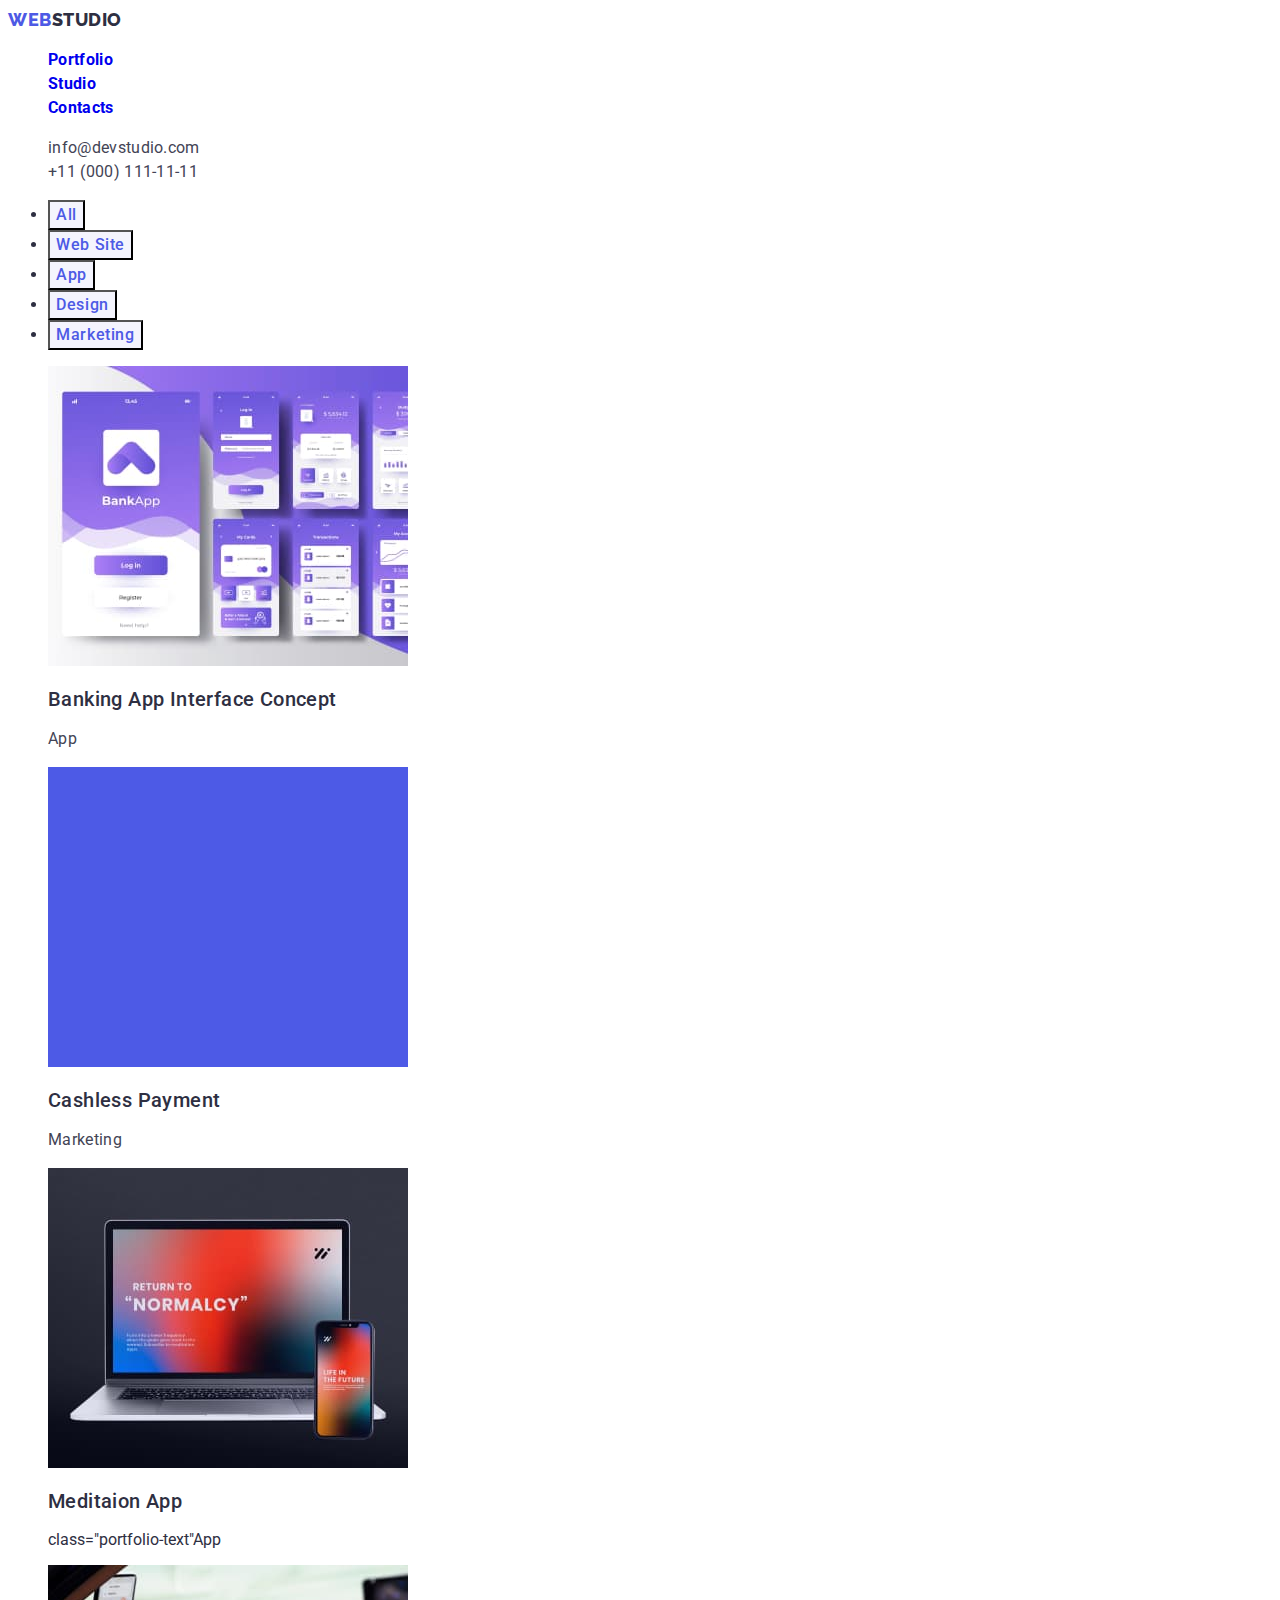
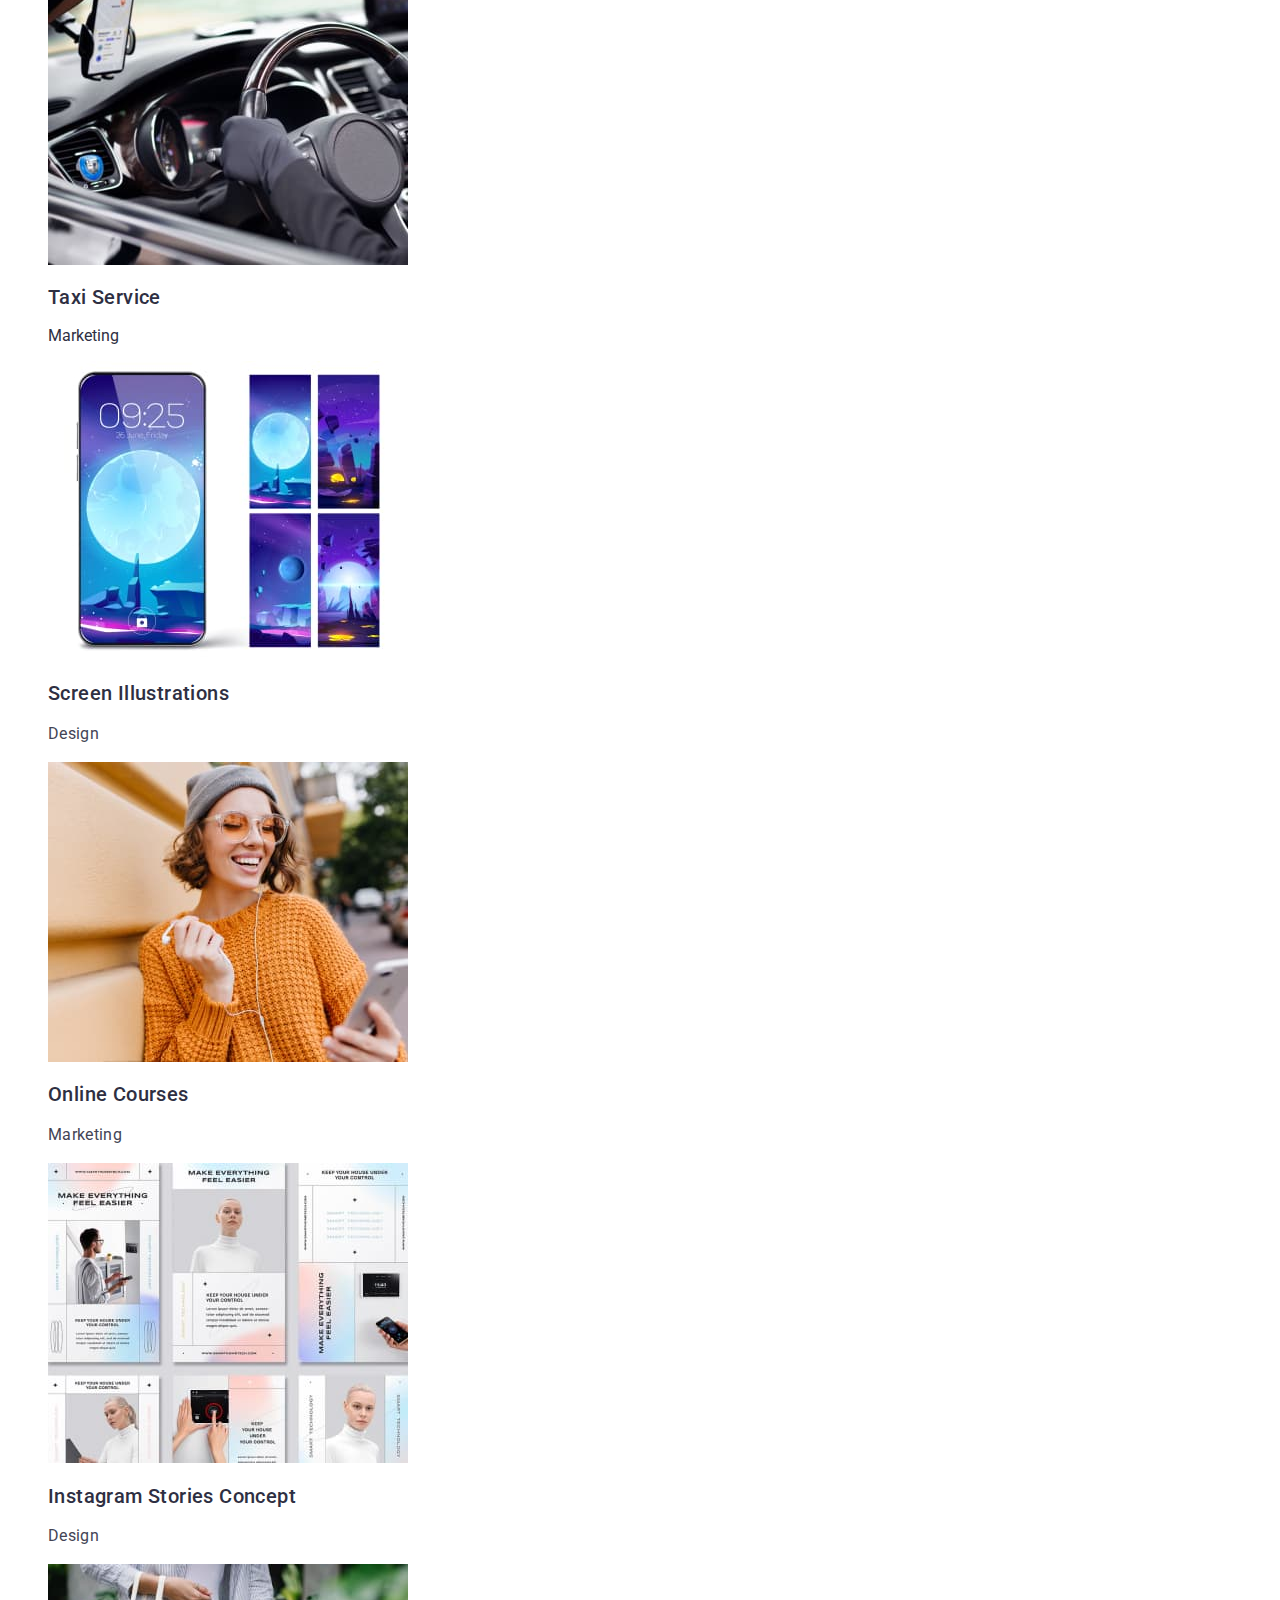
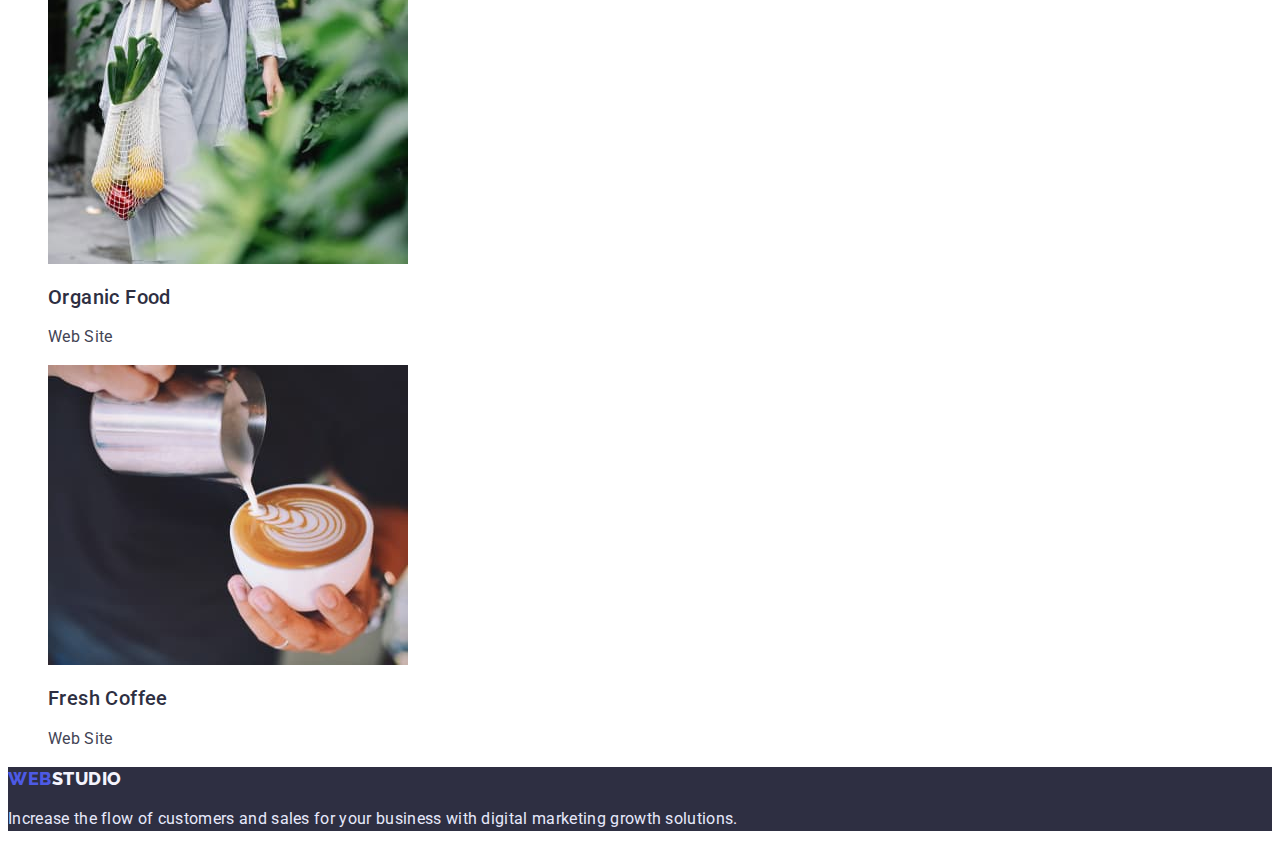
==== portfolio.html @ 88e980f4 "Initial commit" ====
<!DOCTYPE html>
<html lang="en">
  <head>
    <meta charset="UTF-8" />
    <meta http-equiv="X-UA-Compatible" content="IE=edge" />
    <meta name="viewport" content="width=device-width, initial-scale=1.0" />
    <title>WebStudio</title>
    <link rel="preconnect" href="https://fonts.googleapis.com" />
    <link rel="preconnect" href="https://fonts.gstatic.com" crossorigin />
    <link
      href="https://fonts.googleapis.com/css2?family=Raleway:wght@700;900&family=Roboto:wght@400;500;700&display=swap"
      rel="stylesheet"
    />

    <link rel="stylesheet" href="./css/styles.css" />
  </head>

  <body>
    <header class="header">
      <nav class="nav">
        <a href="./index.html" class="logo list link"
          >WEB<span class="nav-logo list link">STUDIO</span></a
        >
        <ul class="nav-list list">
          <li class="nav-item">
            <a href="#" class="nav-link link">Portfolio</a>
          </li>
          <li class="nav-item list">
            <a href="#" class="nav-link link">Studio</a>
          </li>
          <li class="nav-item list">
            <a href="#" class="nav-link link">Contacts</a>
          </li>
        </ul>
      </nav>

      <ul class="header-list list link">
        <li class="header-email">
          <a
            href="mailto:info@devstudio.com"
            class="header-link-email link list"
            >info@devstudio.com</a
          >
        </li>
        <li class="header-tel">
          <a href="tel:+110001111111" class="header-link-tel link list"
            >+11 (000) 111-11-11</a
          >
        </li>
      </ul>
    </header>

    <main class="portfolio">
      <h1 class="secret-name">Portfolio</h1>
      <ul>
        <li>
          <button type="button" class="portfolio-btn">All</button>
        </li>
        <li><button type="button" class="portfolio-btn">Web Site</button></li>
        <li><button type="button" class="portfolio-btn">App</button></li>
        <li><button type="button" class="portfolio-btn">Design</button></li>
        <li><button type="button" class="portfolio-btn">Marketing</button></li>
        </ul>

      <ul class="portfolio-list list">
        <li class="portfolio-item">
          <img
            src="./img/imgpage2/img-1.jpg"
            alt="Banking App Interface Concept"
            width="360"
            height="300"
          />
          <h2 class="portfolio-title">Banking App Interface Concept</h2>
          <p class="portfolio-text">App</p>
        </li>
        <li class="portfolio-item">
          <img
            src="./img/imgpage2/img-2.jpg"
            alt="Cashless Payment"
            width="360"
            height="300"
          />
          <h2 class="portfolio-title">Cashless Payment</h2>
          <p class="portfolio-text">Marketing</p>
        </li>
        <li>
          <img
            src="./img/imgpage2/img-3.jpg"
            alt="Meditaion App"
            width="360"
            height="300"
          />
          <h2 class="portfolio-title">Meditaion App</h2>
          <p>class="portfolio-text"App</p>
        </li>
        <li class="portfolio-item">
          <img
            src="./img/imgpage2/img-4.jpg"
            alt="Taxi Service"
            width="360"
            height="300"
          />
          <h2 class="portfolio-title">Taxi Service</h2>
          <p>Marketing</p>
        </li>
        <li class="portfolio-item">
          <img
            src="./img/imgpage2/img-5.jpg"
            alt="Screen Illustrations"
            width="360"
            height="300"
          />
          <h2 class="portfolio-title">Screen Illustrations</h2>
          <p class="portfolio-text">Design</p>
        </li>
        <li class="portfolio-item">
          <img
            src="./img/imgpage2/img-6.jpg"
            alt="Online Courses"
            width="360"
            height="300"
          />
          <h2 class="portfolio-title">Online Courses</h2>
          <p class="portfolio-text">Marketing</p>
        </li>
        <li class="portfolio-item">
          <img
            src="./img/imgpage2/img-7.jpg"
            alt="Instagram Stories Concept"
            width="360"
            height="300"
          />
          <h2 class="portfolio-title">Instagram Stories Concept</h2>
          <p class="portfolio-text">Design</p>
        </li>
        <li class="portfolio-item">
          <img
            src="./img/imgpage2/img-8.jpg"
            alt="Organic Food"
            width="360"
            height="300"
          />
          <h2 class="portfolio-title">Organic Food</h2>
          <p class="portfolio-text">Web Site</p>
        </li>

        <li class="portfolio-item">
          <img
            src="./img/imgpage2/img-9.jpg"
            alt="Fresh Coffee"
            width="360"
            height="300"
          />
          <h2 class="portfolio-title">Fresh Coffee</h2>
          <p class="portfolio-text">Web Site</p>
        </li>
      </ul>
    </main>

    <footer class="footer">
      <a href="./index.html" class="logo list link"
        >WEB<span class="footer-logo list link">STUDIO</span></a
      >
      <p class="footer-article">
        Increase the flow of customers and sales for your business with digital
        marketing growth solutions.
      </p>
    </footer>
  </body>
</html>
---- css/styles.css ----
body {
  font-family: 'Roboto';
  color: #2e2f42;
}

.list {
  list-style: none;
}

.link {
  text-decoration: none;
}
/* --------HEADER-------- */
.header {
}

.nav:hover,
.nav:focus {
  color: #404bbf;
}
.logo {
  font-family: 'Raleway';
  font-style: normal;
  font-weight: 800;
  font-size: 18px;
  line-height: 1.33;
  display: flex;
  align-items: center;
  letter-spacing: 0.03em;
  text-transform: uppercase;
  color: #4d5ae5;
}
.nav-logo {
  font-family: 'Raleway';
  font-style: normal;
  font-weight: 800;
  font-size: 18px;
  line-height: 1.33;
  display: flex;
  align-items: center;
  letter-spacing: 0.03em;
  text-transform: uppercase;
  color: #2e2f42;
}
.nav-list {
  font-weight: 700;
  font-size: 16px;
  line-height: 1.5;
  letter-spacing: 0.02em;
  color: #2e2f42;
}
.nav-item {
}

.header-email {
}
.header-link-email {
  font-weight: 400;
  font-size: 16px;
  line-height: 1.5;
  letter-spacing: 0.02em;
  color: #434455;
}
.header-tel {
}
.header-link-tel {
  font-weight: 400;
  font-size: 16px;
  line-height: 1.5;
  letter-spacing: 0.02em;
  color: #434455;
}
.nav-list :hover,
.nav-list :focus {
  color: #404bbf;
}

.header-list :hover,
.header-list :focus {
  color: #404bbf;
}

/* --------HERO-------- */
.hero {
  /* width: 1440px;
  height: 603px;
  left: 0px;
  top: 72px; */
  background: #2e2f42;
}
.hero-title {
  /* position: absolute;
  width: 492px;
  height: 120px;
  left: 474px;
  top: 264px; */

  font-weight: 700;
  font-size: 56px;
  line-height: 1.07;
  text-align: center;
  letter-spacing: 0.02em;
  color: #ffffff;
}
.hero-btn {
  font-weight: 700;
  font-size: 16px;
  line-height: 1.187;
  display: flex;
  align-items: center;
  letter-spacing: 0.04em;
  color: #ffffff;
  cursor: pointer;

  /* display: flex;
  flex-direction: row;
  align-items: flex-start;
  padding: 16px 32px;
  gap: 10px; */

  /* position: absolute;
  width: 170px;
  height: 51px;
  left: 635px;
  top: 432px; */
  background: #4d5ae5;
  box-shadow: 0px 4px 4px rgba(0, 0, 0, 0.15);
  border-radius: 4px;
}
.hero-btn :hover,
.hero-btn :focus {
  background: #404bbf;
}
/* --------SECTION-------- */
.secret-name {
  position: absolute;
  width: 1px;
  height: 1px;
  margin: -1px;
  padding: 0;
  overflow: hidden;
  border: 0;
  clip: rect(0 0 0 0);
}
.section {
}

.section-list {
}
.section-item {
}
.title {
  font-weight: 500;
  font-size: 20px;
  line-height: 1.2;
  letter-spacing: 0.02em;
  color: #2e2f42;
}
.section-article {
  font-weight: 400;
  font-size: 16px;
  line-height: 1.5;
  letter-spacing: 0.02em;
  color: #434455;
}

/* ------What are we doing----- */
.section-title {
  font-weight: 600;
  font-size: 36px;
  line-height: 1.11;
  text-align: center;
  letter-spacing: 0.02em;
  text-transform: capitalize;
  color: #2e2f42;
}
.work-list {
}
.work-item {
}
.work-img {
}

/* ----- Our Team---- */
.section-team {
  background: #f4f4fd;
}
.team-list {
}
.team-item {
}
.team-img {
}
.team-text {
  font-weight: 400;
  font-size: 16px;
  line-height: 1.5;
  letter-spacing: 0.02em;
  color: #434455;
}

/* -------FOOTER-------- */
.footer {
  background: #2e2f42;
}
.footer-logo {
  font-family: 'Raleway';
  font-style: normal;
  font-weight: 800;
  font-size: 18px;
  line-height: 21px;
  display: flex;
  align-items: center;
  letter-spacing: 0.03em;
  text-transform: uppercase;
  color: #f4f4fd;
}
.footer-article {
  font-weight: 400;
  font-size: 16px;
  line-height: 1.5;
  letter-spacing: 0.02em;
  color: #e7e9fc;
}

.nav-list :hover,
.nav-list :focus {
  color: #404bbf;
}

.header-list :hover,
.header-list :focus {
  color: #404bbf;
}

/* ------ PORTFOLIO------- */
.portfolio {
}
.portfolio-btn {
  font-family: 'Roboto';
  font-style: normal;
  font-weight: 500;
  font-size: 16px;
  line-height: 1.5;
  display: flex;
  align-items: center;
  text-align: center;
  letter-spacing: 0.04em;
  color: #4d5ae5;
  background: #f4f4fd;
  cursor: pointer;
}

.portfolio-btn :hover,
.portfolio-btn :focus {
  color: #ffffff;
  background: #404bbf;
}
.portfolio-list {
}
.portfolio-item {
}
.portfolio-title {
  font-weight: 500;
  font-size: 20px;
  line-height: 1.2;
  letter-spacing: 0.02em;
  color: #2e2f42;
}
.portfolio-text {
  font-weight: 400;
  font-size: 16px;
  line-height: 1.5;
  letter-spacing: 0.02em;
  color: #434455;
}
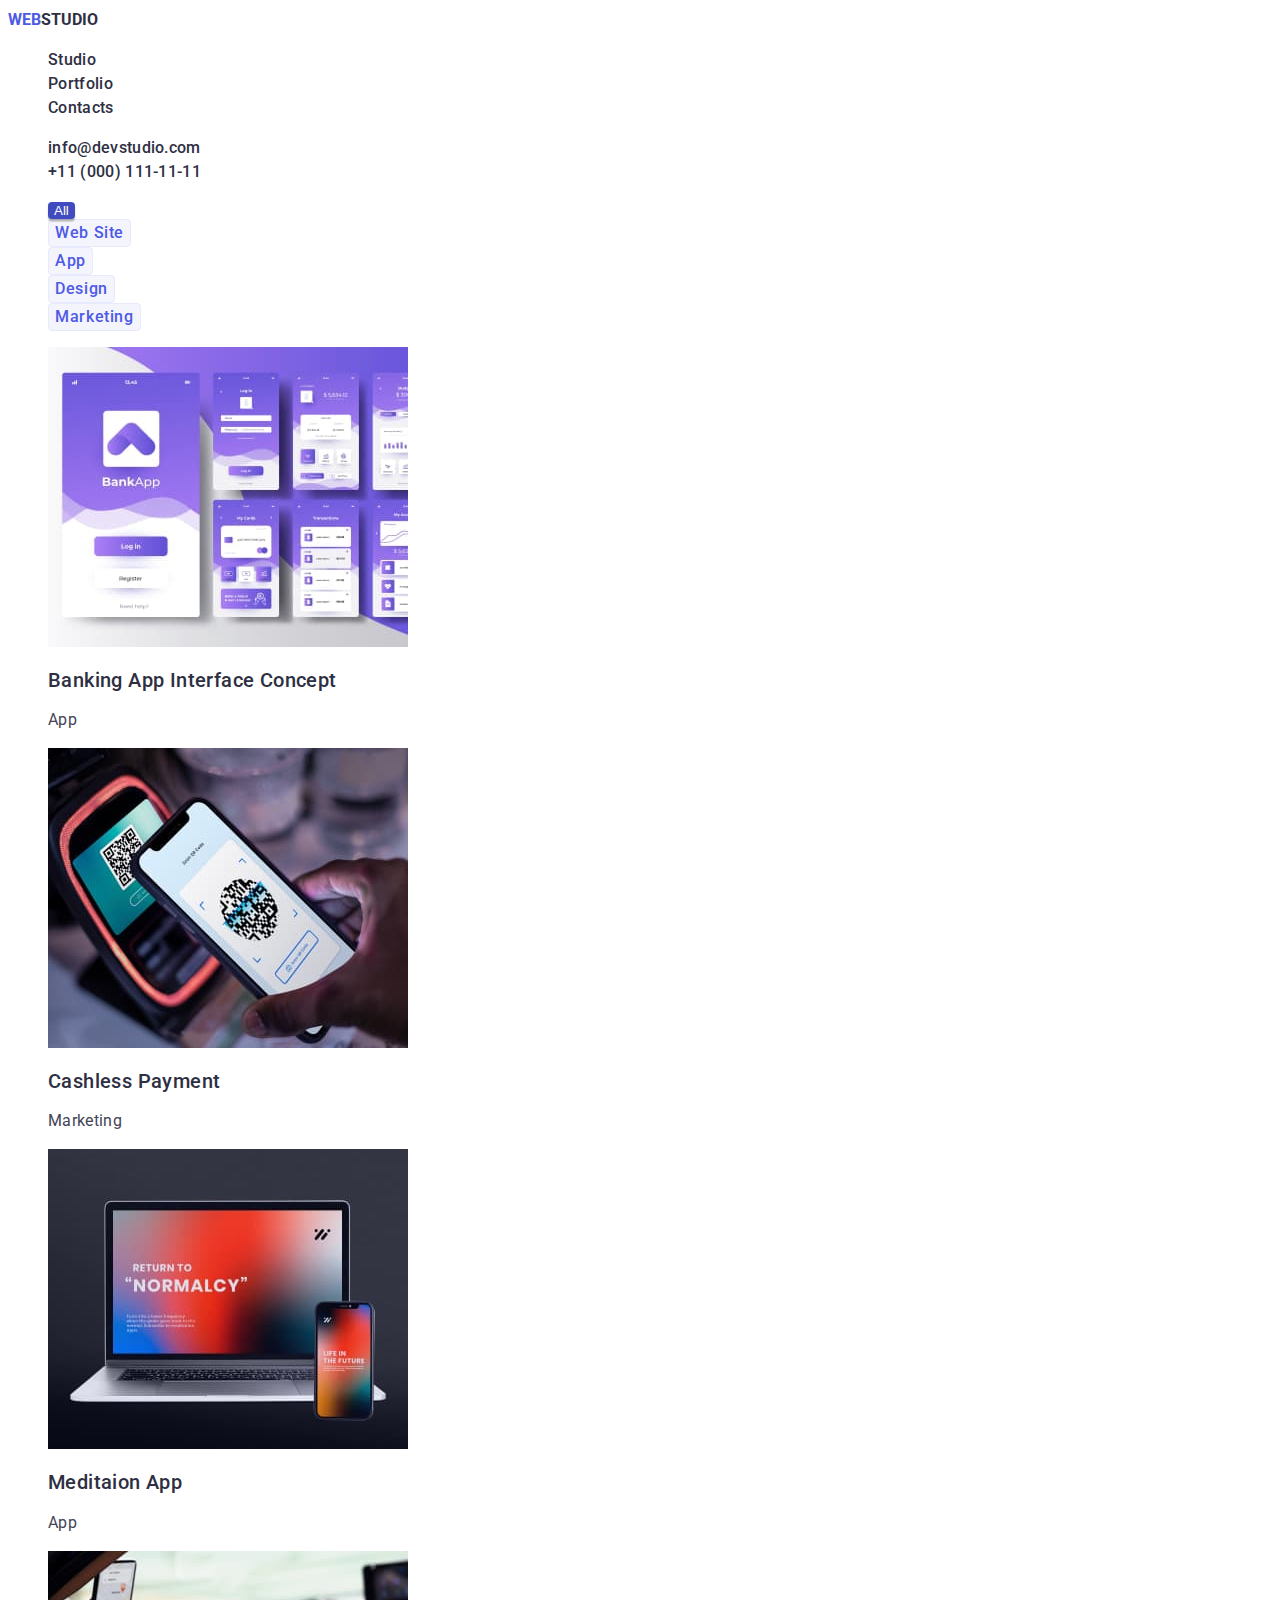
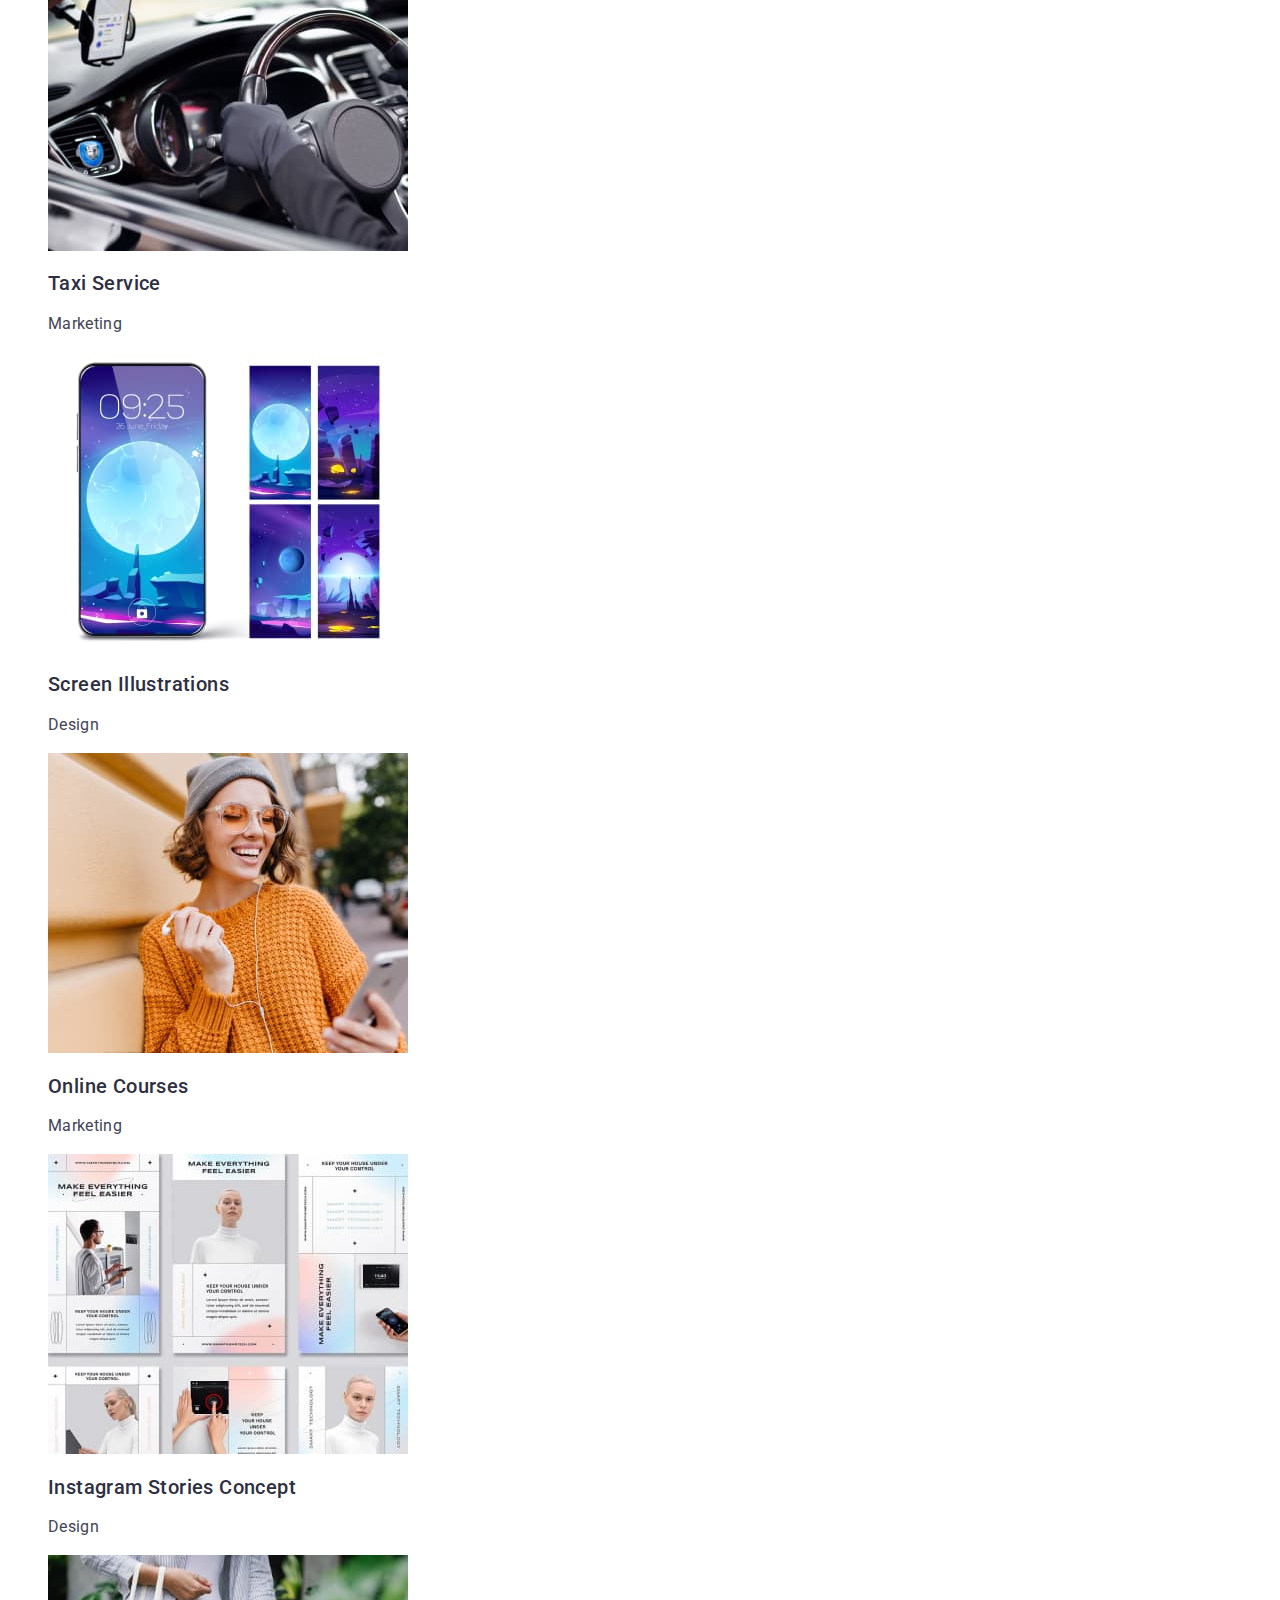
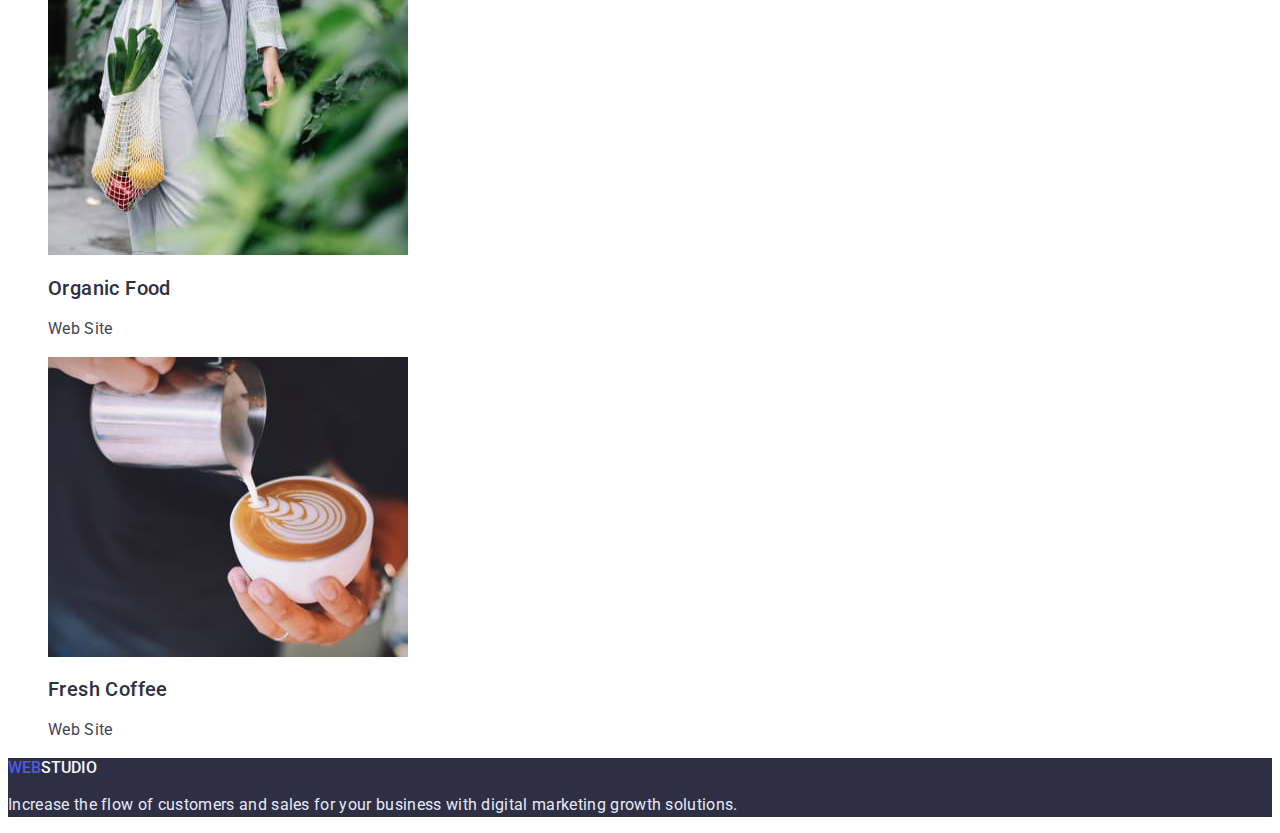
==== commit 0f8d7622: "Updated .html" ====
--- a/portfolio.html
+++ b/portfolio.html
@@ -4,11 +4,11 @@
     <meta charset="UTF-8" />
     <meta http-equiv="X-UA-Compatible" content="IE=edge" />
     <meta name="viewport" content="width=device-width, initial-scale=1.0" />
-    <title>WebStudio</title>
+    <title>Portfolio</title>
     <link rel="preconnect" href="https://fonts.googleapis.com" />
     <link rel="preconnect" href="https://fonts.gstatic.com" crossorigin />
     <link
-      href="https://fonts.googleapis.com/css2?family=Raleway:wght@700;900&family=Roboto:wght@400;500;700&display=swap"
+      href="https://fonts.googleapis.com/css2?family=Raleway:wght@800&family=Roboto:wght@400;500;700&display=swap"
       rel="stylesheet"
     />
 
@@ -23,10 +23,10 @@
         >
         <ul class="nav-list list">
           <li class="nav-item">
-            <a href="#" class="nav-link link">Portfolio</a>
+            <a href="./index.html" class="nav-link link current">Studio</a>
           </li>
           <li class="nav-item list">
-            <a href="#" class="nav-link link">Studio</a>
+            <a href="./portfolio.html" class="nav-link link">Portfolio</a>
           </li>
           <li class="nav-item list">
             <a href="#" class="nav-link link">Contacts</a>
@@ -51,110 +51,145 @@
     </header>
 
     <main class="portfolio">
-      <h1 class="secret-name">Portfolio</h1>
-      <ul>
-        <li>
-          <button type="button" class="portfolio-btn">All</button>
-        </li>
-        <li><button type="button" class="portfolio-btn">Web Site</button></li>
-        <li><button type="button" class="portfolio-btn">App</button></li>
-        <li><button type="button" class="portfolio-btn">Design</button></li>
-        <li><button type="button" class="portfolio-btn">Marketing</button></li>
+      <section class="section-portfolio">
+        <h1 class="secret-name">Portfolio</h1>
+        <ul class="list-btn list">
+          <li class="item-btn">
+            <button type="button" class="active">All</button>
+          </li>
+          <li class="item-btn">
+            <button type="button" class="portfolio-btn">Web Site</button>
+          </li>
+          <li class="item-btn">
+            <button type="button" class="portfolio-btn">App</button>
+          </li>
+          <li class="item-btn">
+            <button type="button" class="portfolio-btn">Design</button>
+          </li>
+          <li class="item-btn">
+            <button type="button" class="portfolio-btn">Marketing</button>
+          </li>
         </ul>
 
-      <ul class="portfolio-list list">
-        <li class="portfolio-item">
-          <img
-            src="./img/imgpage2/img-1.jpg"
-            alt="Banking App Interface Concept"
-            width="360"
-            height="300"
-          />
-          <h2 class="portfolio-title">Banking App Interface Concept</h2>
-          <p class="portfolio-text">App</p>
-        </li>
-        <li class="portfolio-item">
-          <img
-            src="./img/imgpage2/img-2.jpg"
-            alt="Cashless Payment"
-            width="360"
-            height="300"
-          />
-          <h2 class="portfolio-title">Cashless Payment</h2>
-          <p class="portfolio-text">Marketing</p>
-        </li>
-        <li>
-          <img
-            src="./img/imgpage2/img-3.jpg"
-            alt="Meditaion App"
-            width="360"
-            height="300"
-          />
-          <h2 class="portfolio-title">Meditaion App</h2>
-          <p>class="portfolio-text"App</p>
-        </li>
-        <li class="portfolio-item">
-          <img
-            src="./img/imgpage2/img-4.jpg"
-            alt="Taxi Service"
-            width="360"
-            height="300"
-          />
-          <h2 class="portfolio-title">Taxi Service</h2>
-          <p>Marketing</p>
-        </li>
-        <li class="portfolio-item">
-          <img
-            src="./img/imgpage2/img-5.jpg"
-            alt="Screen Illustrations"
-            width="360"
-            height="300"
-          />
-          <h2 class="portfolio-title">Screen Illustrations</h2>
-          <p class="portfolio-text">Design</p>
-        </li>
-        <li class="portfolio-item">
-          <img
-            src="./img/imgpage2/img-6.jpg"
-            alt="Online Courses"
-            width="360"
-            height="300"
-          />
-          <h2 class="portfolio-title">Online Courses</h2>
-          <p class="portfolio-text">Marketing</p>
-        </li>
-        <li class="portfolio-item">
-          <img
-            src="./img/imgpage2/img-7.jpg"
-            alt="Instagram Stories Concept"
-            width="360"
-            height="300"
-          />
-          <h2 class="portfolio-title">Instagram Stories Concept</h2>
-          <p class="portfolio-text">Design</p>
-        </li>
-        <li class="portfolio-item">
-          <img
-            src="./img/imgpage2/img-8.jpg"
-            alt="Organic Food"
-            width="360"
-            height="300"
-          />
-          <h2 class="portfolio-title">Organic Food</h2>
-          <p class="portfolio-text">Web Site</p>
-        </li>
-
-        <li class="portfolio-item">
-          <img
-            src="./img/imgpage2/img-9.jpg"
-            alt="Fresh Coffee"
-            width="360"
-            height="300"
-          />
-          <h2 class="portfolio-title">Fresh Coffee</h2>
-          <p class="portfolio-text">Web Site</p>
-        </li>
-      </ul>
+        <ul class="portfolio-list list">
+          <li class="portfolio-item">
+            <a href="#" class="portfolio-link link">
+              <img
+                src="./img/imgpage2/img-1.jpg"
+                alt="Banking App Interface Concept"
+                width="360"
+                height="300"
+              />
+              <h2 class="portfolio-title">Banking App Interface Concept</h2>
+              <p class="text">App</p>
+            </a>
+          </li>
+
+          <li class="portfolio-item">
+            <a href="#" class="portfolio-link link">
+              <img
+                src="./img/imgpage2/img-2.jpg"
+                alt="Cashless Payment"
+                width="360"
+                height="300"
+              />
+              <h2 class="portfolio-title">Cashless Payment</h2>
+              <p class="text">Marketing</p>
+            </a>
+          </li>
+
+          <li>
+            <a href="#" class="portfolio-link link">
+              <img
+                src="./img/imgpage2/img-3.jpg"
+                alt="Meditaion App"
+                width="360"
+                height="300"
+              />
+              <h2 class="portfolio-title">Meditaion App</h2>
+              <p class="text">App</p>
+            </a>
+          </li>
+
+          <li class="portfolio-item">
+            <a href="#" class="portfolio-link link">
+              <img
+                src="./img/imgpage2/img-4.jpg"
+                alt="Taxi Service"
+                width="360"
+                height="300"
+              />
+              <h2 class="portfolio-title">Taxi Service</h2>
+              <p class="text">Marketing</p>
+            </a>
+          </li>
+
+          <li class="portfolio-item">
+            <a href="#" class="portfolio-link link">
+              <img
+                src="./img/imgpage2/img-5.jpg"
+                alt="Screen Illustrations"
+                width="360"
+                height="300"
+              />
+              <h2 class="portfolio-title">Screen Illustrations</h2>
+              <p class="text">Design</p>
+            </a>
+          </li>
+
+          <li class="portfolio-item">
+            <a href="#" class="portfolil-link link">
+              <img
+                src="./img/imgpage2/img-6.jpg"
+                alt="Online Courses"
+                width="360"
+                height="300"
+              />
+              <h2 class="portfolio-title">Online Courses</h2>
+              <p class="text">Marketing</p>
+            </a>
+          </li>
+
+          <li class="portfolio-item">
+            <a href="#" class="portfolil-link link">
+              <img
+                src="./img/imgpage2/img-7.jpg"
+                alt="Instagram Stories Concept"
+                width="360"
+                height="300"
+              />
+              <h2 class="portfolio-title">Instagram Stories Concept</h2>
+              <p class="text">Design</p>
+            </a>
+          </li>
+
+          <li class="portfolio-item">
+            <a href="#" class="portfolil-link link">
+              <img
+                src="./img/imgpage2/img-8.jpg"
+                alt="Organic Food"
+                width="360"
+                height="300"
+              />
+              <h2 class="portfolio-title">Organic Food</h2>
+              <p class="text">Web Site</p>
+            </a>
+          </li>
+
+          <li class="portfolio-item">
+            <a href="#" class="portfolil-link link">
+              <img
+                src="./img/imgpage2/img-9.jpg"
+                alt="Fresh Coffee"
+                width="360"
+                height="300"
+              />
+              <h2 class="portfolio-title">Fresh Coffee</h2>
+              <p class="text">Web Site</p>
+            </a>
+          </li>
+        </ul>
+      </section>
     </main>
 
     <footer class="footer">
--- a/css/styles.css
+++ b/css/styles.css
@@ -1,137 +1,189 @@
+/* second background
+background: #E5E5E5; */
+
+:root {
+  --main-color: #2e2f42;
+  --text-color: #434455;
+  --wight-color: #ffffff;
+  --hover-color: #404bbf;
+  --accent-text-color: #4d5ae5;
+  --active-btn-bcg-color: #404bbf;
+  --normal-btn-bcg-color: #4d5ae5;
+  --portfolio-btn-bcg-color: #f4f4fd;
+}
+
 body {
-  font-family: 'Roboto';
-  color: #2e2f42;
+  font-family: 'Roboto', sans-serif;
+  font-style: normal;
+  font-weight: 500;
+  color: var(--main-color);
+  background-color: var(--wight-color);
 }
 
 .list {
   list-style: none;
 }
-
 .link {
   text-decoration: none;
 }
-/* --------HEADER-------- */
+
+/* ------HeHEADER------ */
 .header {
-}
-
-.nav:hover,
-.nav:focus {
-  color: #404bbf;
+  font-weight: 700;
+  font-size: 16px;
+  line-height: 1.5;
+  color: var(--main-color);
+}
+.nav-list .nav-link:hover,
+.nav-list .nav-link:focus {
+  color: var(--accent-text-color);
 }
 .logo {
-  font-family: 'Raleway';
-  font-style: normal;
-  font-weight: 800;
-  font-size: 18px;
-  line-height: 1.33;
-  display: flex;
-  align-items: center;
-  letter-spacing: 0.03em;
-  text-transform: uppercase;
-  color: #4d5ae5;
+  color: var(--accent-text-color);
 }
 .nav-logo {
-  font-family: 'Raleway';
-  font-style: normal;
-  font-weight: 800;
-  font-size: 18px;
-  line-height: 1.33;
-  display: flex;
-  align-items: center;
-  letter-spacing: 0.03em;
-  text-transform: uppercase;
-  color: #2e2f42;
-}
-.nav-list {
-  font-weight: 700;
-  font-size: 16px;
-  line-height: 1.5;
-  letter-spacing: 0.02em;
-  color: #2e2f42;
-}
-.nav-item {
-}
-
-.header-email {
-}
+  color: var(--main-color);
+}
+
+.nav-link {
+  font-weight: 500;
+  font-size: 16px;
+  line-height: 1.5;
+  letter-spacing: 0.02em;
+  color: var(--main-color);
+}
+.header-list {
+  color: var(--main-color);
+}
+
 .header-link-email {
-  font-weight: 400;
-  font-size: 16px;
-  line-height: 1.5;
-  letter-spacing: 0.02em;
-  color: #434455;
-}
-.header-tel {
-}
+  font-weight: 500;
+  font-size: 16px;
+  line-height: 1.5;
+  letter-spacing: 0.02em;
+  color: var(--main-color);
+}
+
 .header-link-tel {
-  font-weight: 400;
-  font-size: 16px;
-  line-height: 1.5;
-  letter-spacing: 0.02em;
-  color: #434455;
-}
-.nav-list :hover,
-.nav-list :focus {
-  color: #404bbf;
-}
-
-.header-list :hover,
-.header-list :focus {
-  color: #404bbf;
-}
-
-/* --------HERO-------- */
+  font-weight: 500;
+  font-size: 16px;
+  line-height: 1.5;
+  letter-spacing: 0.02em;
+  color: var(--main-color);
+}
+.nav-list:hover,
+.nav-list:focus {
+  color: var(--hover-color);
+}
+.header-link-email:hover,
+.header-link-email:focus {
+  color: var(--hover-color);
+}
+.header-link-tel:hover,
+.header-link-tel:focus {
+  color: var(--hover-color);
+}
+
+/* ========= HERO========== */
 .hero {
-  /* width: 1440px;
-  height: 603px;
-  left: 0px;
-  top: 72px; */
   background: #2e2f42;
 }
 .hero-title {
-  /* position: absolute;
-  width: 492px;
-  height: 120px;
-  left: 474px;
-  top: 264px; */
-
   font-weight: 700;
   font-size: 56px;
   line-height: 1.07;
   text-align: center;
   letter-spacing: 0.02em;
-  color: #ffffff;
+  color: var(--wight-color);
 }
 .hero-btn {
-  font-weight: 700;
-  font-size: 16px;
-  line-height: 1.187;
+  font-family: inherit;
+  font-style: inherit;
+  font-weight: 500;
+  font-size: 16px;
+  line-height: 1.5;
   display: flex;
   align-items: center;
   letter-spacing: 0.04em;
-  color: #ffffff;
-  cursor: pointer;
-
-  /* display: flex;
-  flex-direction: row;
-  align-items: flex-start;
-  padding: 16px 32px;
-  gap: 10px; */
-
-  /* position: absolute;
-  width: 170px;
-  height: 51px;
-  left: 635px;
-  top: 432px; */
-  background: #4d5ae5;
+  color: var(--wight-color);
+  background: var(--normal-btn-bcg-color);
   box-shadow: 0px 4px 4px rgba(0, 0, 0, 0.15);
   border-radius: 4px;
 }
-.hero-btn :hover,
-.hero-btn :focus {
-  background: #404bbf;
-}
-/* --------SECTION-------- */
+
+/* ======Section 2 Our advantages====*/
+.section {
+}
+.secret-name {
+}
+.section-list {
+}
+.section-item {
+}
+.title {
+  font-weight: 500;
+  font-size: 20px;
+  line-height: 1.2;
+  letter-spacing: 0.02em;
+}
+.text {
+  font-weight: 400;
+  font-size: 16px;
+  line-height: 1.5;
+  letter-spacing: 0.02em;
+  color: #434455;
+}
+
+/* ------Section 3 What are we doing======= */
+.section-title {
+  font-weight: 700;
+  font-size: 36px;
+  line-height: 1.11;
+  text-align: center;
+  letter-spacing: 0.02em;
+  text-transform: capitalize;
+}
+.work-list {
+}
+.work-item {
+}
+.work-img {
+}
+
+/* ======Our TEAM======= */
+.section-team {
+  background: var(--portfolio-btn-bcg-color);
+}
+
+.team-list {
+}
+.team-item {
+}
+.team-img {
+}
+/* .title {
+  font-weight: 500;
+  font-size: 20px;
+  line-height: 1.2;
+  letter-spacing: 0.02em;
+} */
+
+/* ======FOOTER=========== */
+.footer {
+  background: var(--main-color);
+}
+.footer-logo {
+  color: #f4f4fd;
+}
+.footer-article {
+  font-weight: 400;
+  font-size: 16px;
+  line-height: 1.5;
+  letter-spacing: 0.02em;
+  color: #e7e9fc;
+}
+
+/* -----PORTFOLIO---- */
 .secret-name {
   position: absolute;
   width: 1px;
@@ -142,102 +194,28 @@
   border: 0;
   clip: rect(0 0 0 0);
 }
-.section {
-}
-
-.section-list {
-}
-.section-item {
-}
-.title {
-  font-weight: 500;
-  font-size: 20px;
-  line-height: 1.2;
-  letter-spacing: 0.02em;
-  color: #2e2f42;
-}
-.section-article {
-  font-weight: 400;
-  font-size: 16px;
-  line-height: 1.5;
-  letter-spacing: 0.02em;
-  color: #434455;
-}
-
-/* ------What are we doing----- */
-.section-title {
-  font-weight: 600;
-  font-size: 36px;
-  line-height: 1.11;
-  text-align: center;
-  letter-spacing: 0.02em;
-  text-transform: capitalize;
-  color: #2e2f42;
-}
-.work-list {
-}
-.work-item {
-}
-.work-img {
-}
-
-/* ----- Our Team---- */
-.section-team {
-  background: #f4f4fd;
-}
-.team-list {
-}
-.team-item {
-}
-.team-img {
-}
-.team-text {
-  font-weight: 400;
-  font-size: 16px;
-  line-height: 1.5;
-  letter-spacing: 0.02em;
-  color: #434455;
-}
-
-/* -------FOOTER-------- */
-.footer {
-  background: #2e2f42;
-}
-.footer-logo {
-  font-family: 'Raleway';
-  font-style: normal;
-  font-weight: 800;
-  font-size: 18px;
-  line-height: 21px;
-  display: flex;
-  align-items: center;
-  letter-spacing: 0.03em;
-  text-transform: uppercase;
-  color: #f4f4fd;
-}
-.footer-article {
-  font-weight: 400;
-  font-size: 16px;
-  line-height: 1.5;
-  letter-spacing: 0.02em;
-  color: #e7e9fc;
-}
-
-.nav-list :hover,
-.nav-list :focus {
-  color: #404bbf;
-}
-
-.header-list :hover,
-.header-list :focus {
-  color: #404bbf;
-}
-
-/* ------ PORTFOLIO------- */
+.active {
+  color: var(--wight-color);
+  background: var(--active-btn-bcg-color);
+  border: 1px;
+  box-shadow: 0px 3px 1px rgba(0, 0, 0, 0.1), 0px 2px 1px rgba(0, 0, 0, 0.08),
+    0px 2px 2px rgba(0, 0, 0, 0.12);
+  border-radius: 4px;
+}
 .portfolio {
 }
+.section-portfolio {
+}
+.secret-name {
+}
+.list-btn {
+}
+.list {
+}
+.item-btn {
+}
 .portfolio-btn {
-  font-family: 'Roboto';
+  font-family: inherit;
   font-style: normal;
   font-weight: 500;
   font-size: 16px;
@@ -247,30 +225,31 @@
   text-align: center;
   letter-spacing: 0.04em;
   color: #4d5ae5;
-  background: #f4f4fd;
-  cursor: pointer;
-}
-
-.portfolio-btn :hover,
-.portfolio-btn :focus {
-  color: #ffffff;
-  background: #404bbf;
+  background-color: #f4f4fd;
+  border: 1px solid #e7e9fc;
+  border-radius: 4px;
 }
 .portfolio-list {
 }
+.link {
+}
 .portfolio-item {
 }
+.portfolil-link {
+}
 .portfolio-title {
+  font-family: 'Roboto';
+  font-style: normal;
   font-weight: 500;
   font-size: 20px;
   line-height: 1.2;
-  letter-spacing: 0.02em;
-  color: #2e2f42;
+  /* identical to box height, or 120% */
+
+  letter-spacing: 0.02em;
+
+  /* NAVY BLUE */
+
+  color: var(--main-color);
 }
 .portfolio-text {
-  font-weight: 400;
-  font-size: 16px;
-  line-height: 1.5;
-  letter-spacing: 0.02em;
-  color: #434455;
-}
+}
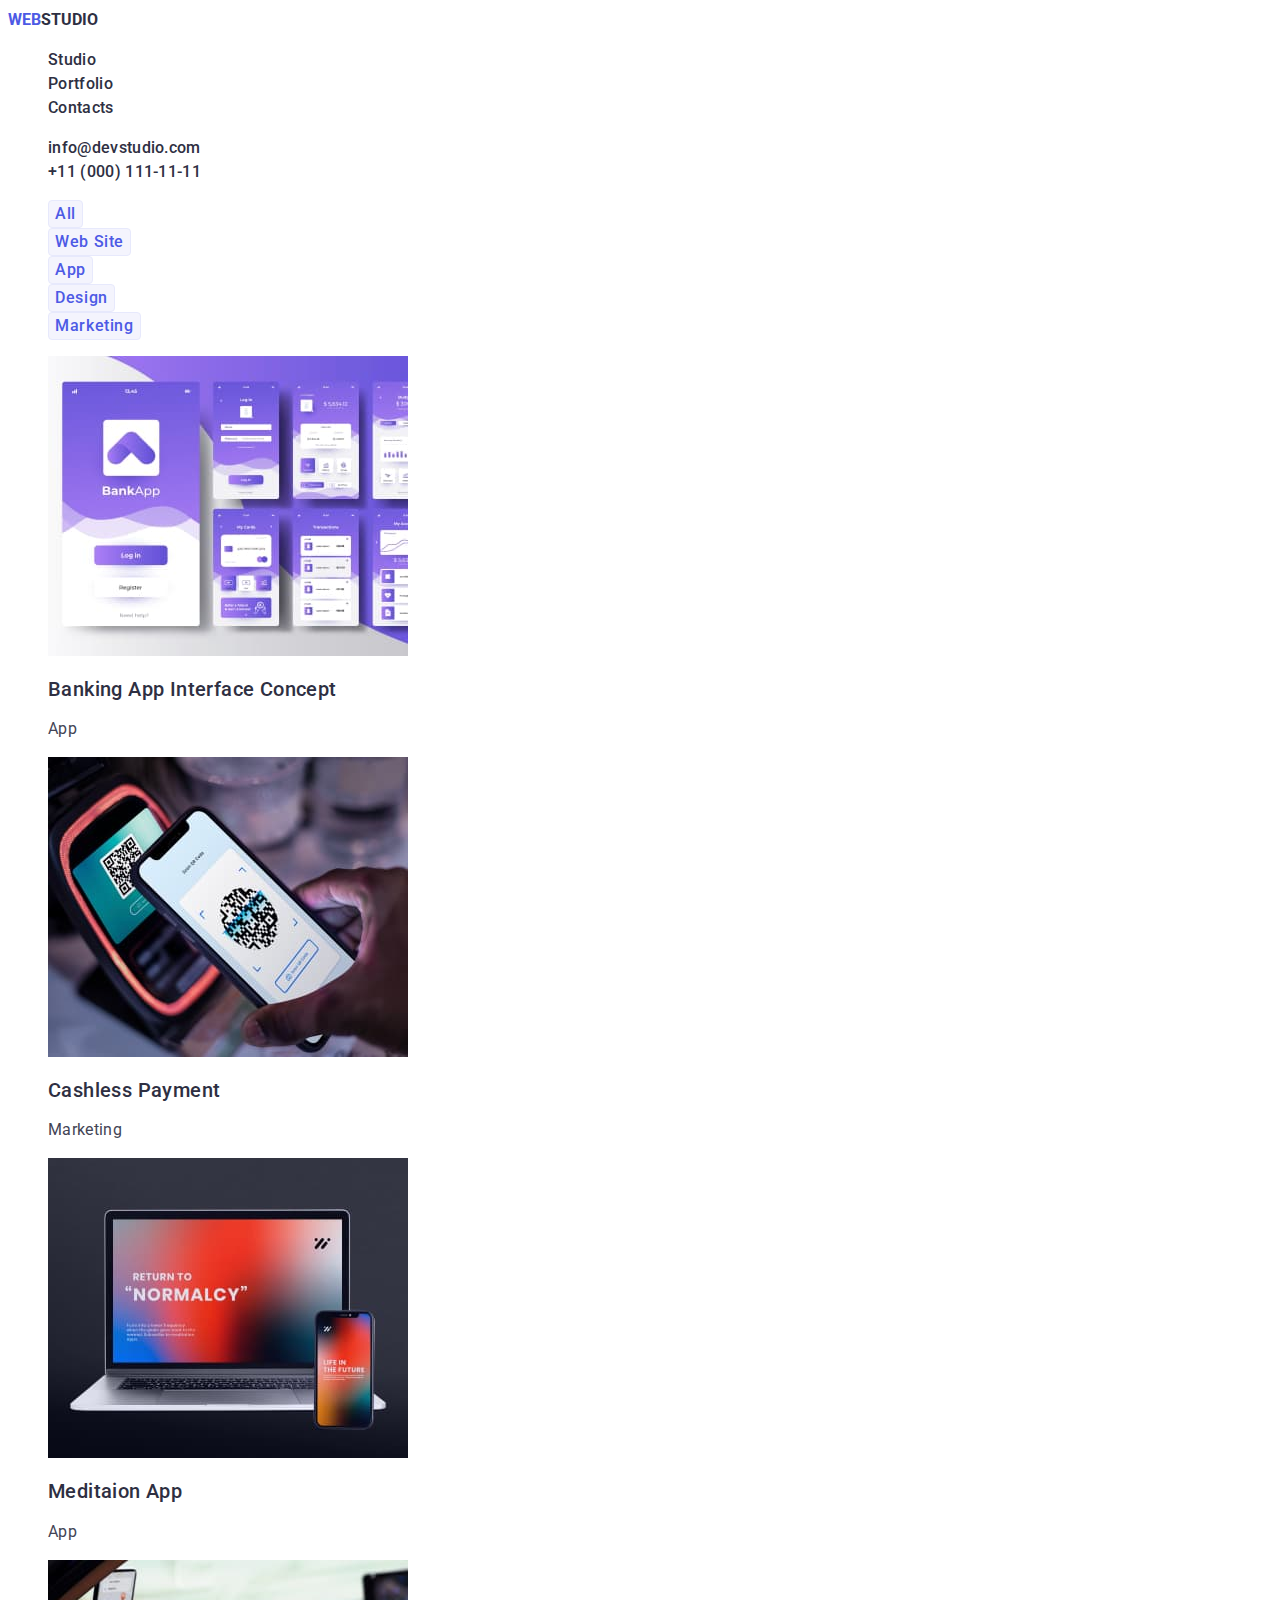
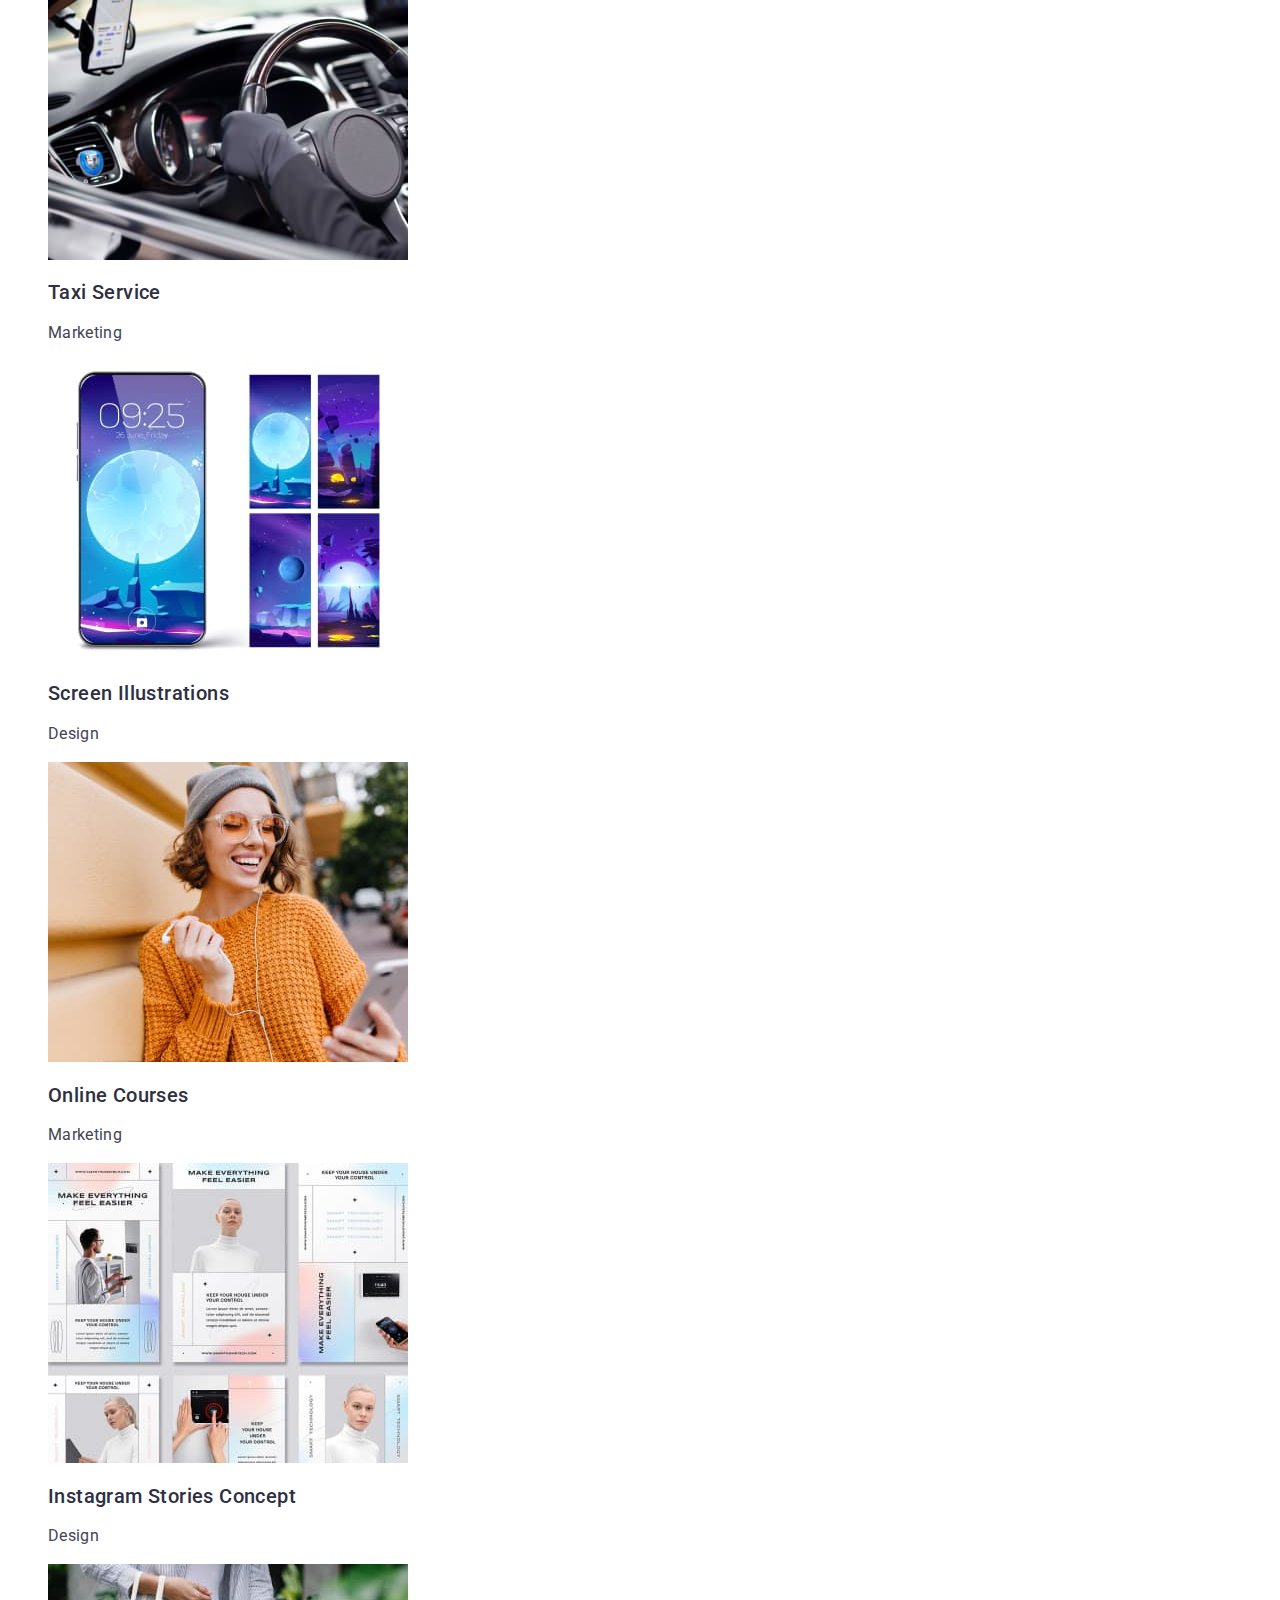
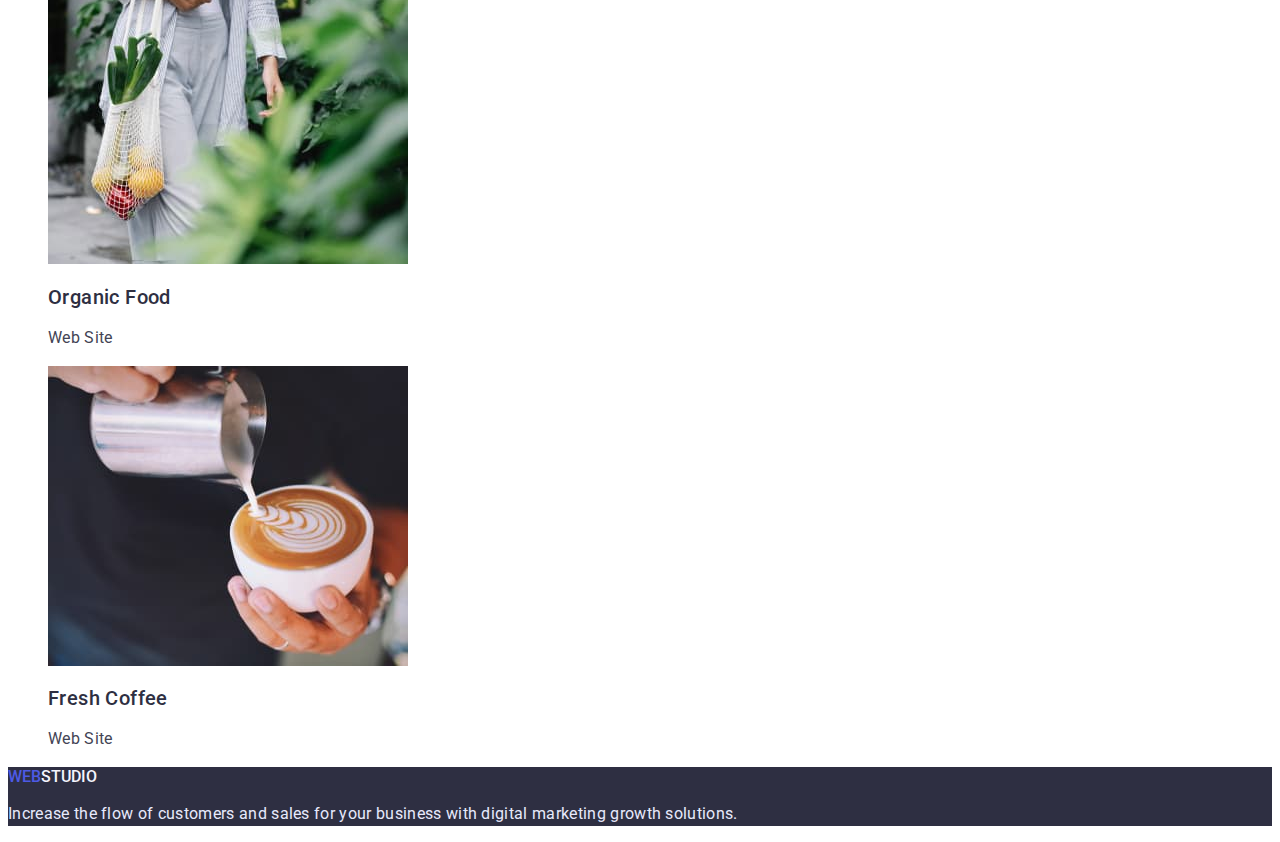
==== commit 4e7e0df2: "Add hover and focus for button" ====
--- a/portfolio.html
+++ b/portfolio.html
@@ -55,7 +55,7 @@
         <h1 class="secret-name">Portfolio</h1>
         <ul class="list-btn list">
           <li class="item-btn">
-            <button type="button" class="active">All</button>
+            <button type="button" class=" portfolio-btn active">All</button>
           </li>
           <li class="item-btn">
             <button type="button" class="portfolio-btn">Web Site</button>
--- a/css/styles.css
+++ b/css/styles.css
@@ -194,7 +194,16 @@
   border: 0;
   clip: rect(0 0 0 0);
 }
-.active {
+/* .active {
+  color: var(--wight-color);
+  background: var(--active-btn-bcg-color);
+  border: 1px;
+  box-shadow: 0px 3px 1px rgba(0, 0, 0, 0.1), 0px 2px 1px rgba(0, 0, 0, 0.08),
+    0px 2px 2px rgba(0, 0, 0, 0.12);
+  border-radius: 4px;
+} */
+.portfolio-btn:hover,
+.portfolio-btn:focus {
   color: var(--wight-color);
   background: var(--active-btn-bcg-color);
   border: 1px;
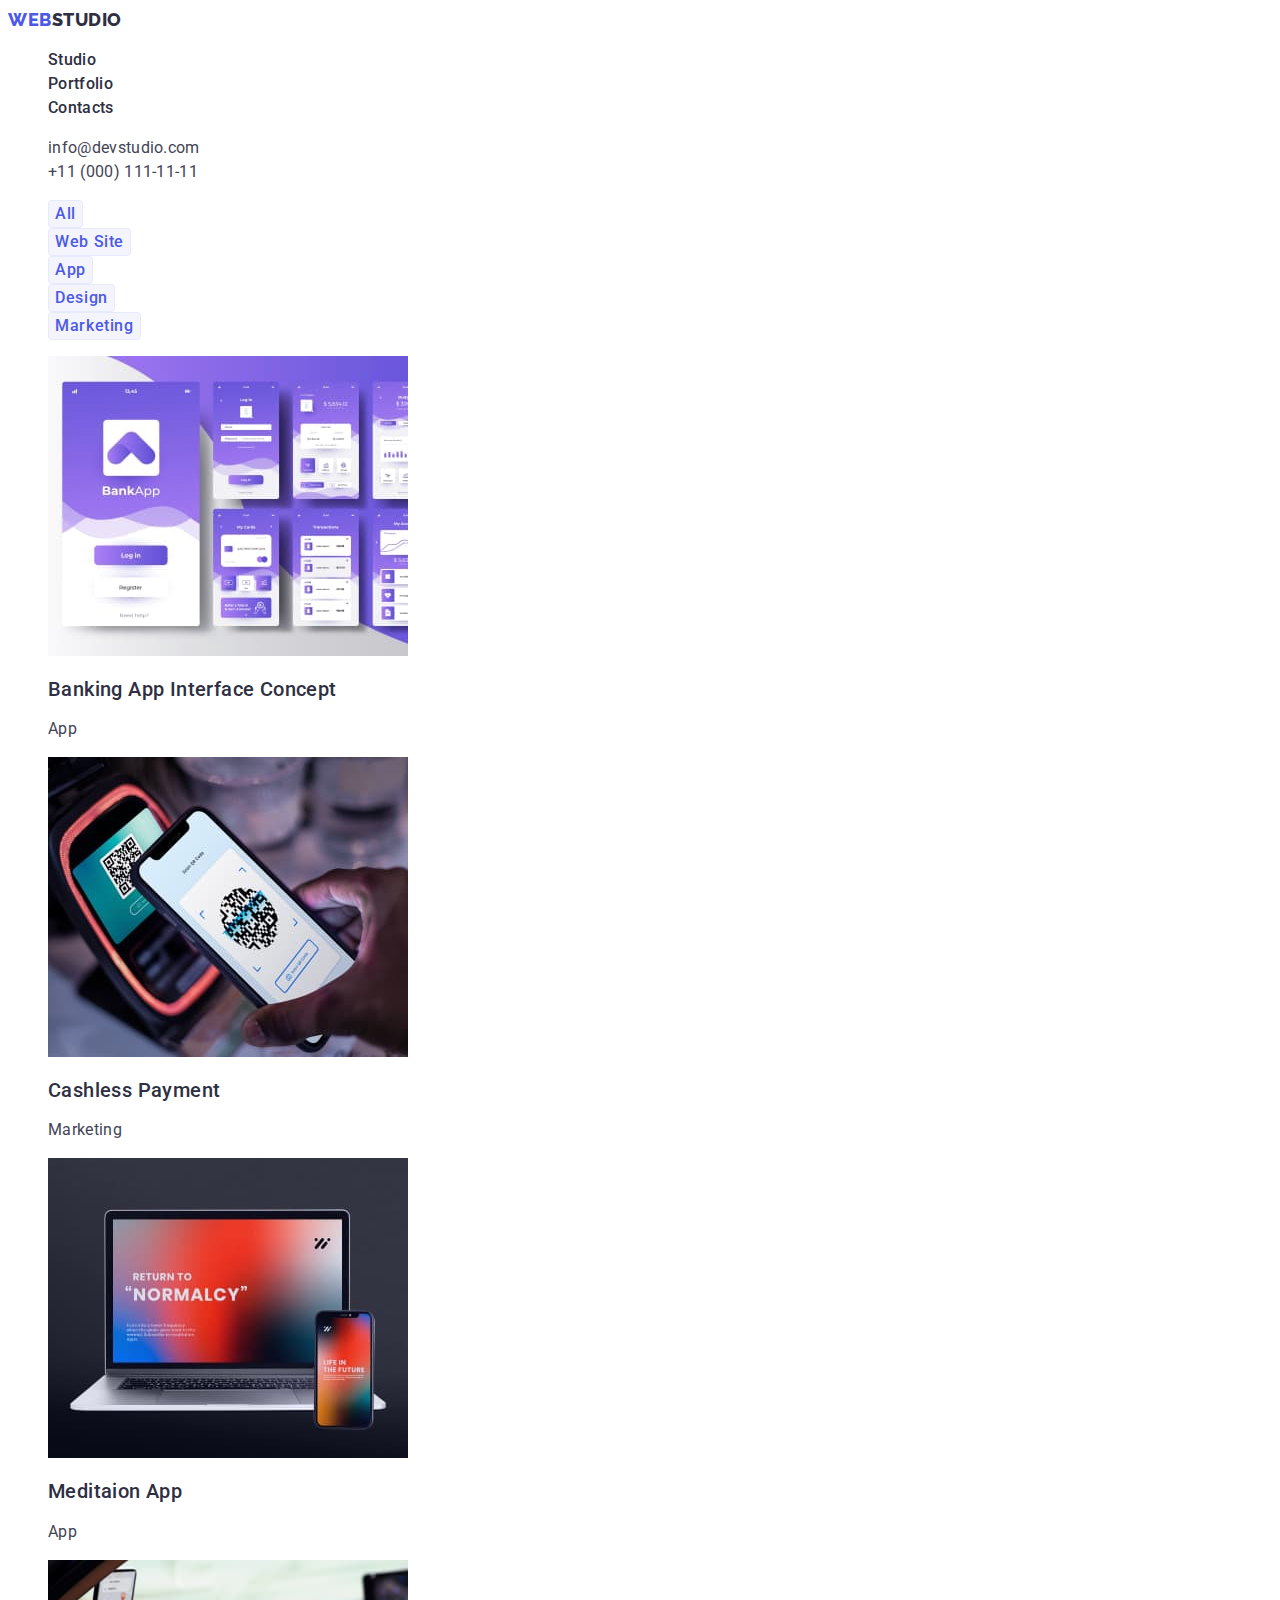
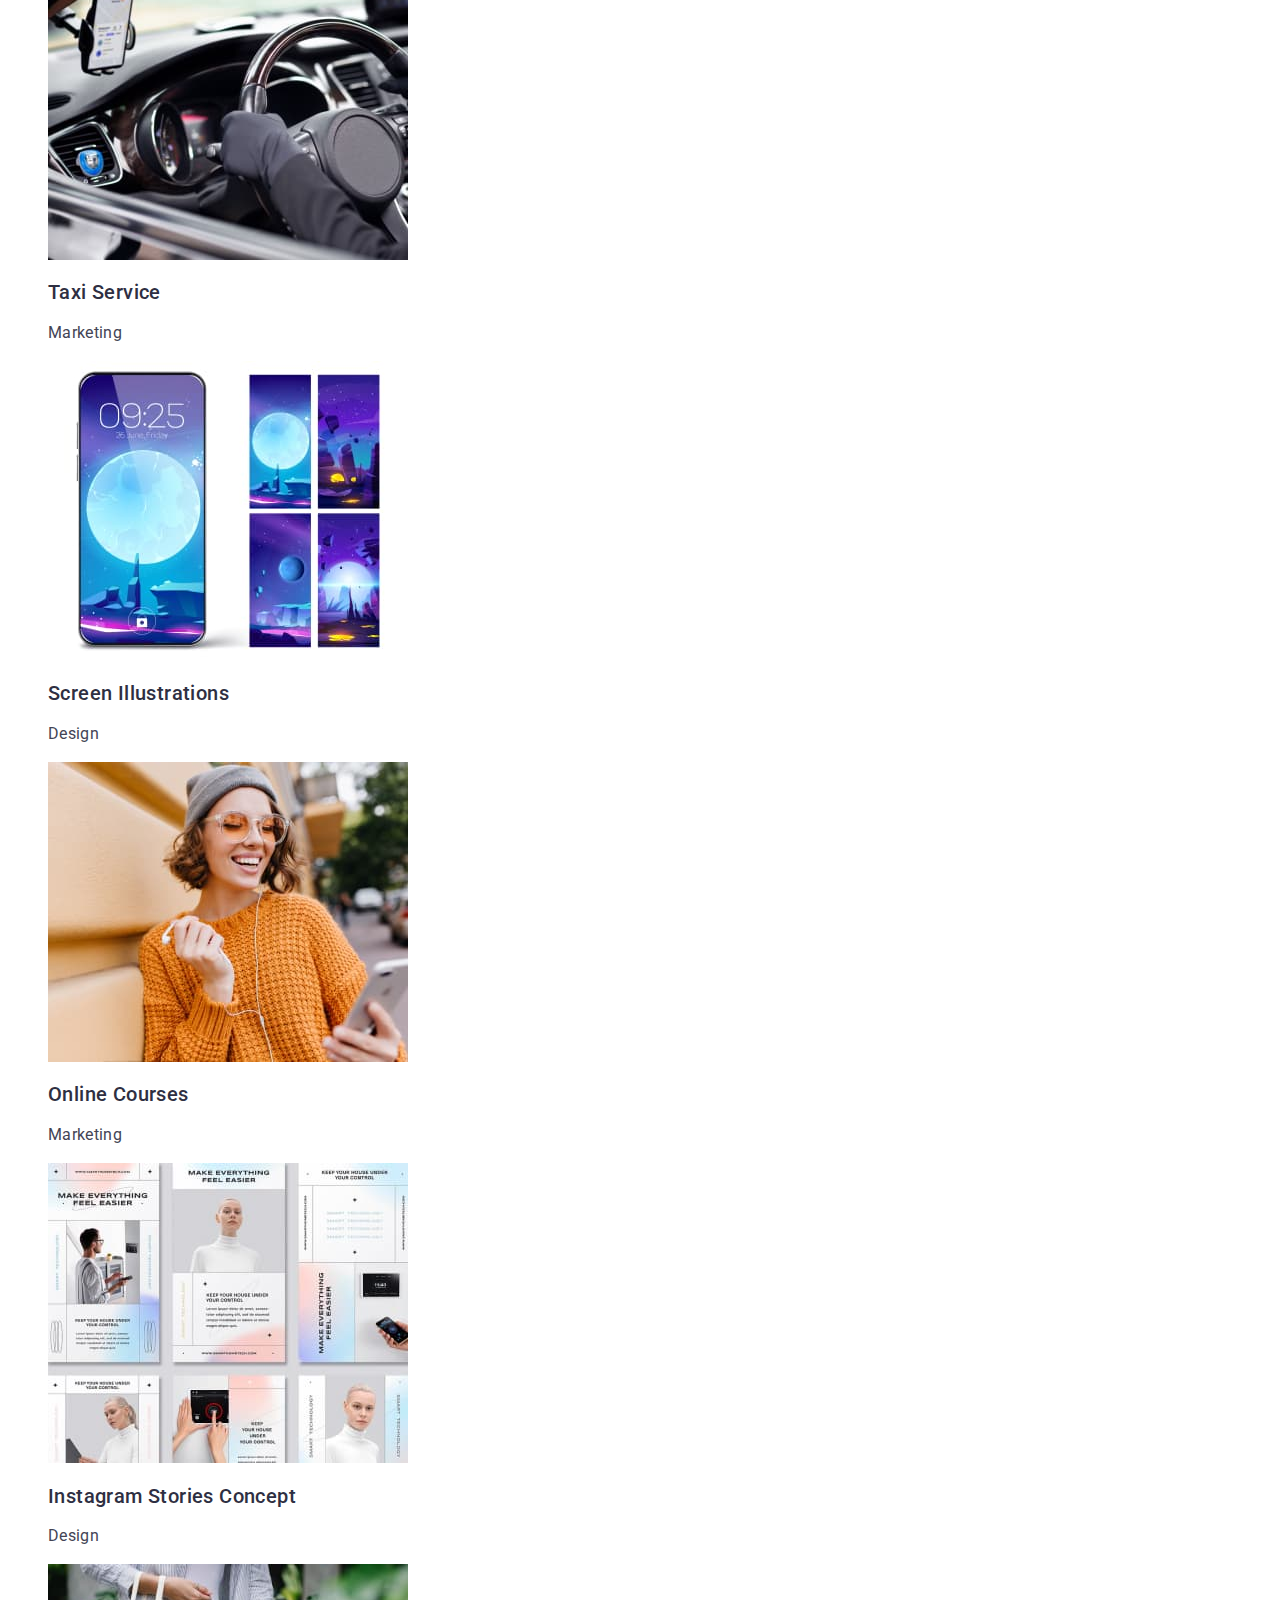
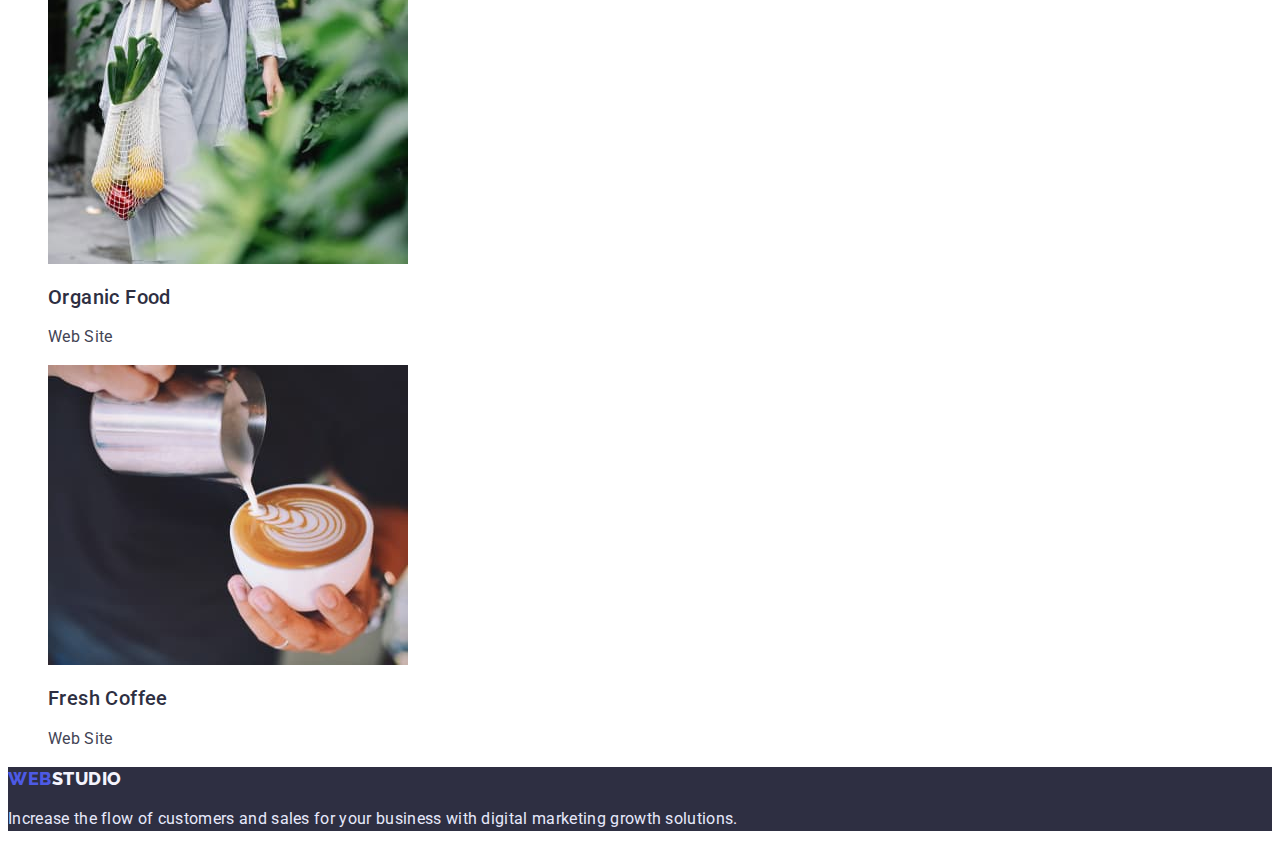
==== commit 29aa8a49: "Minor changes" ====
--- a/portfolio.html
+++ b/portfolio.html
@@ -55,7 +55,7 @@
         <h1 class="secret-name">Portfolio</h1>
         <ul class="list-btn list">
           <li class="item-btn">
-            <button type="button" class=" portfolio-btn active">All</button>
+            <button type="button" class="portfolio-btn active">All</button>
           </li>
           <li class="item-btn">
             <button type="button" class="portfolio-btn">Web Site</button>
--- a/css/styles.css
+++ b/css/styles.css
@@ -10,6 +10,7 @@
   --active-btn-bcg-color: #404bbf;
   --normal-btn-bcg-color: #4d5ae5;
   --portfolio-btn-bcg-color: #f4f4fd;
+  --section-bcg-color: #2e2f42;
 }
 
 body {
@@ -27,7 +28,19 @@
   text-decoration: none;
 }
 
-/* ------HeHEADER------ */
+/* ------HEADER------ */
+
+.logo {
+  font-family: 'Raleway', sans-serif;
+  font-style: normal;
+  font-weight: 800;
+  font-size: 18px;
+  line-height: 1.33;
+  display: flex;
+  align-items: center;
+  letter-spacing: 0.03em;
+  text-transform: uppercase;
+}
 .header {
   font-weight: 700;
   font-size: 16px;
@@ -38,6 +51,7 @@
 .nav-list .nav-link:focus {
   color: var(--accent-text-color);
 }
+
 .logo {
   color: var(--accent-text-color);
 }
@@ -57,19 +71,19 @@
 }
 
 .header-link-email {
-  font-weight: 500;
-  font-size: 16px;
-  line-height: 1.5;
-  letter-spacing: 0.02em;
-  color: var(--main-color);
+  font-weight: 400;
+  font-size: 16px;
+  line-height: 1.5;
+  letter-spacing: 0.02em;
+  color: var(--text-color);
 }
 
 .header-link-tel {
-  font-weight: 500;
-  font-size: 16px;
-  line-height: 1.5;
-  letter-spacing: 0.02em;
-  color: var(--main-color);
+  font-weight: 400;
+  font-size: 16px;
+  line-height: 1.5;
+  letter-spacing: 0.02em;
+  color: var(--text-color);
 }
 .nav-list:hover,
 .nav-list:focus {
@@ -86,7 +100,7 @@
 
 /* ========= HERO========== */
 .hero {
-  background: #2e2f42;
+  background: var(--section-bcg-color);
 }
 .hero-title {
   font-weight: 700;
@@ -110,6 +124,10 @@
   box-shadow: 0px 4px 4px rgba(0, 0, 0, 0.15);
   border-radius: 4px;
 }
+.hero-btn:hover,
+.hero-btn:focus {
+  background: var(--active-btn-bcg-color);
+}
 
 /* ======Section 2 Our advantages====*/
 .section {
@@ -131,7 +149,7 @@
   font-size: 16px;
   line-height: 1.5;
   letter-spacing: 0.02em;
-  color: #434455;
+  color: var(--text-color);
 }
 
 /* ------Section 3 What are we doing======= */
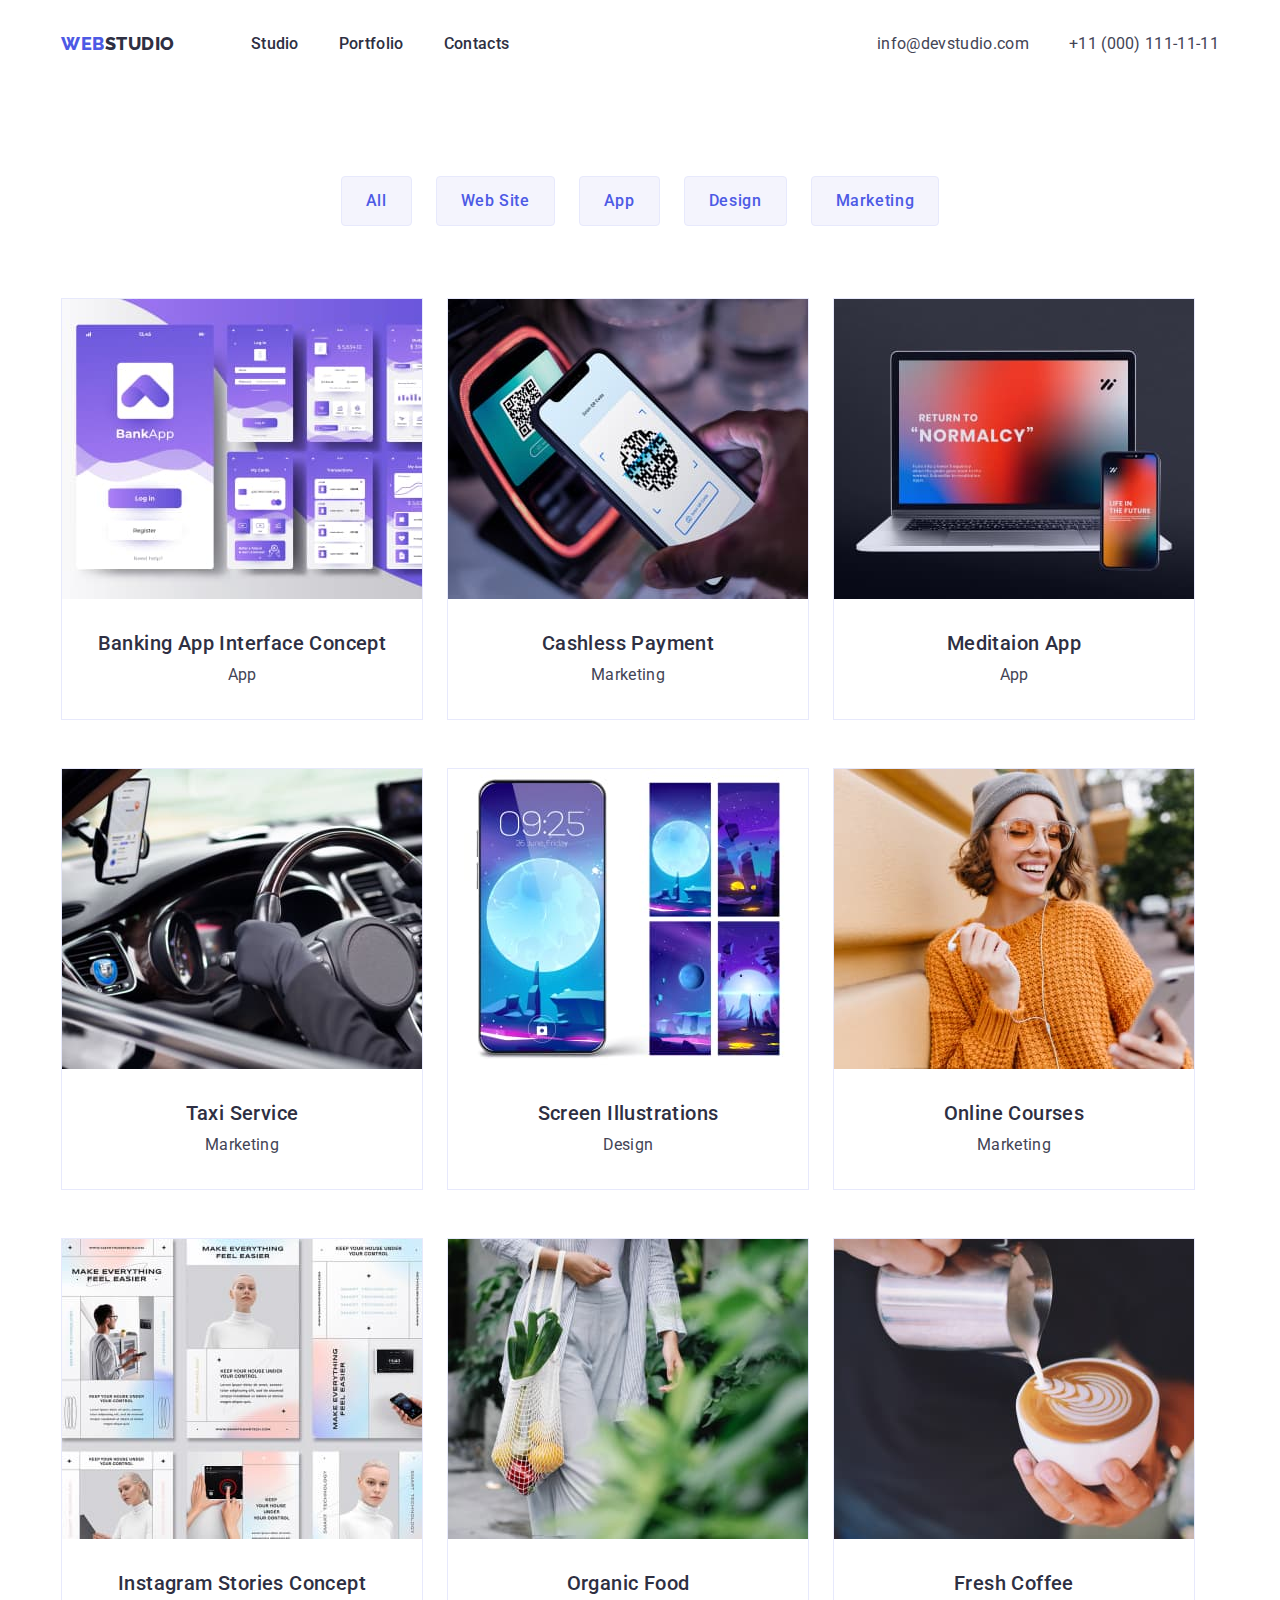
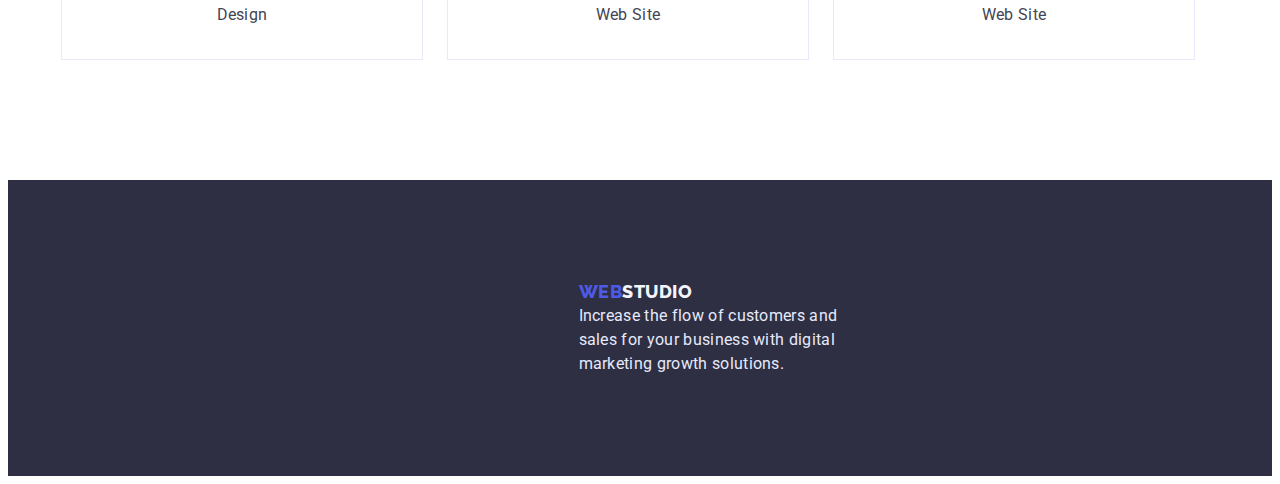
==== commit 06b00c04: "Changes" ====
--- a/portfolio.html
+++ b/portfolio.html
@@ -17,189 +17,213 @@
 
   <body>
     <header class="header">
-      <nav class="nav">
-        <a href="./index.html" class="logo list link"
-          >WEB<span class="nav-logo list link">STUDIO</span></a
-        >
-        <ul class="nav-list list">
-          <li class="nav-item">
-            <a href="./index.html" class="nav-link link current">Studio</a>
+      <div class="container header-container">
+        <nav class="nav">
+          <a class="logo logo-size list link" href="./index.html"
+            >WEB<span class="nav-logo list link">STUDIO</span></a
+          >
+          <ul class="nav-list list nav-style">
+            <li class="nav-item">
+              <a href="./index.html" class="nav-link link nav-style">Studio</a>
+            </li>
+            <li class="nav-item list">
+              <a href="./portfolio.html" class="nav-link link">Portfolio</a>
+            </li>
+            <li class="nav-item list">
+              <a href="#" class="nav-link link">Contacts</a>
+            </li>
+          </ul>
+        </nav>
+        <ul class="header-list list link">
+          <li class="header-email">
+            <a
+              href="mailto:info@devstudio.com"
+              class="header-link-email link list"
+              >info@devstudio.com</a
+            >
           </li>
-          <li class="nav-item list">
-            <a href="./portfolio.html" class="nav-link link">Portfolio</a>
-          </li>
-          <li class="nav-item list">
-            <a href="#" class="nav-link link">Contacts</a>
+          <li class="header-tel">
+            <a href="tel:+110001111111" class="header-link-tel link list"
+              >+11 (000) 111-11-11</a
+            >
           </li>
         </ul>
-      </nav>
-
-      <ul class="header-list list link">
-        <li class="header-email">
-          <a
-            href="mailto:info@devstudio.com"
-            class="header-link-email link list"
-            >info@devstudio.com</a
-          >
-        </li>
-        <li class="header-tel">
-          <a href="tel:+110001111111" class="header-link-tel link list"
-            >+11 (000) 111-11-11</a
-          >
-        </li>
-      </ul>
+      </div>
     </header>
-
     <main class="portfolio">
       <section class="section-portfolio">
-        <h1 class="secret-name">Portfolio</h1>
-        <ul class="list-btn list">
-          <li class="item-btn">
-            <button type="button" class="portfolio-btn active">All</button>
-          </li>
-          <li class="item-btn">
-            <button type="button" class="portfolio-btn">Web Site</button>
-          </li>
-          <li class="item-btn">
-            <button type="button" class="portfolio-btn">App</button>
-          </li>
-          <li class="item-btn">
-            <button type="button" class="portfolio-btn">Design</button>
-          </li>
-          <li class="item-btn">
-            <button type="button" class="portfolio-btn">Marketing</button>
-          </li>
-        </ul>
-
-        <ul class="portfolio-list list">
-          <li class="portfolio-item">
-            <a href="#" class="portfolio-link link">
-              <img
-                src="./img/imgpage2/img-1.jpg"
-                alt="Banking App Interface Concept"
-                width="360"
-                height="300"
-              />
-              <h2 class="portfolio-title">Banking App Interface Concept</h2>
-              <p class="text">App</p>
-            </a>
-          </li>
-
-          <li class="portfolio-item">
-            <a href="#" class="portfolio-link link">
-              <img
-                src="./img/imgpage2/img-2.jpg"
-                alt="Cashless Payment"
-                width="360"
-                height="300"
-              />
-              <h2 class="portfolio-title">Cashless Payment</h2>
-              <p class="text">Marketing</p>
-            </a>
-          </li>
-
-          <li>
-            <a href="#" class="portfolio-link link">
-              <img
-                src="./img/imgpage2/img-3.jpg"
-                alt="Meditaion App"
-                width="360"
-                height="300"
-              />
-              <h2 class="portfolio-title">Meditaion App</h2>
-              <p class="text">App</p>
-            </a>
-          </li>
-
-          <li class="portfolio-item">
-            <a href="#" class="portfolio-link link">
-              <img
-                src="./img/imgpage2/img-4.jpg"
-                alt="Taxi Service"
-                width="360"
-                height="300"
-              />
-              <h2 class="portfolio-title">Taxi Service</h2>
-              <p class="text">Marketing</p>
-            </a>
-          </li>
-
-          <li class="portfolio-item">
-            <a href="#" class="portfolio-link link">
-              <img
-                src="./img/imgpage2/img-5.jpg"
-                alt="Screen Illustrations"
-                width="360"
-                height="300"
-              />
-              <h2 class="portfolio-title">Screen Illustrations</h2>
-              <p class="text">Design</p>
-            </a>
-          </li>
-
-          <li class="portfolio-item">
-            <a href="#" class="portfolil-link link">
-              <img
-                src="./img/imgpage2/img-6.jpg"
-                alt="Online Courses"
-                width="360"
-                height="300"
-              />
-              <h2 class="portfolio-title">Online Courses</h2>
-              <p class="text">Marketing</p>
-            </a>
-          </li>
-
-          <li class="portfolio-item">
-            <a href="#" class="portfolil-link link">
-              <img
-                src="./img/imgpage2/img-7.jpg"
-                alt="Instagram Stories Concept"
-                width="360"
-                height="300"
-              />
-              <h2 class="portfolio-title">Instagram Stories Concept</h2>
-              <p class="text">Design</p>
-            </a>
-          </li>
-
-          <li class="portfolio-item">
-            <a href="#" class="portfolil-link link">
-              <img
-                src="./img/imgpage2/img-8.jpg"
-                alt="Organic Food"
-                width="360"
-                height="300"
-              />
-              <h2 class="portfolio-title">Organic Food</h2>
-              <p class="text">Web Site</p>
-            </a>
-          </li>
-
-          <li class="portfolio-item">
-            <a href="#" class="portfolil-link link">
-              <img
-                src="./img/imgpage2/img-9.jpg"
-                alt="Fresh Coffee"
-                width="360"
-                height="300"
-              />
-              <h2 class="portfolio-title">Fresh Coffee</h2>
-              <p class="text">Web Site</p>
-            </a>
-          </li>
-        </ul>
+        <div class="container btn-container">
+          <h1 class="secret-name">Portfolio</h1>
+          <ul class="list-btn list">
+            <li class="item-btn">
+              <button type="button" class="portfolio-btn active">All</button>
+            </li>
+            <li class="item-btn">
+              <button type="button" class="portfolio-btn">Web Site</button>
+            </li>
+            <li class="item-btn">
+              <button type="button" class="portfolio-btn">App</button>
+            </li>
+            <li class="item-btn">
+              <button type="button" class="portfolio-btn">Design</button>
+            </li>
+            <li class="item-btn">
+              <button type="button" class="portfolio-btn">Marketing</button>
+            </li>
+          </ul>
+        </div>
+
+        <div class="container card-container">
+          <ul class="portfolio-list list card list">
+            <li class="portfolio-item">
+              <a href="#" class="portfolio-link link">
+                <img
+                  src="./img/imgpage2/img-1.jpg"
+                  alt="Banking App Interface Concept"
+                  width="360"
+                  height="300"
+                />
+                <div class="text-block">
+                  <h2 class="portfolio-title">Banking App Interface Concept</h2>
+                  <p class="text">App</p>
+                </div>
+              </a>
+            </li>
+
+            <li class="portfolio-item">
+              <a href="#" class="portfolio-link link">
+                <img
+                  src="./img/imgpage2/img-2.jpg"
+                  alt="Cashless Payment"
+                  width="360"
+                  height="300"
+                />
+                <div class="text-block">
+                  <h2 class="portfolio-title">Cashless Payment</h2>
+                  <p class="text">Marketing</p>
+                </div>
+              </a>
+            </li>
+
+            <li class="portfolio-item">
+              <a href="#" class="portfolio-link link">
+                <img
+                  src="./img/imgpage2/img-3.jpg"
+                  alt="Meditaion App"
+                  width="360"
+                  height="300"
+                />
+                <div class="text-block">
+                  <h2 class="portfolio-title">Meditaion App</h2>
+                  <p class="text">App</p>
+                </div>
+              </a>
+            </li>
+
+            <li class="portfolio-item">
+              <a href="#" class="portfolio-link link">
+                <img
+                  src="./img/imgpage2/img-4.jpg"
+                  alt="Taxi Service"
+                  width="360"
+                  height="300"
+                />
+                <div class="text-block">
+                  <h2 class="portfolio-title">Taxi Service</h2>
+                  <p class="text">Marketing</p>
+                </div>
+              </a>
+            </li>
+
+            <li class="portfolio-item">
+              <a href="#" class="portfolio-link link">
+                <img
+                  src="./img/imgpage2/img-5.jpg"
+                  alt="Screen Illustrations"
+                  width="360"
+                  height="300"
+                />
+                <div class="text-block">
+                  <h2 class="portfolio-title">Screen Illustrations</h2>
+                  <p class="text">Design</p>
+                </div>
+              </a>
+            </li>
+
+            <li class="portfolio-item">
+              <a href="#" class="portfolil-link link">
+                <img
+                  src="./img/imgpage2/img-6.jpg"
+                  alt="Online Courses"
+                  width="360"
+                  height="300"
+                />
+                <div class="text-block">
+                  <h2 class="portfolio-title">Online Courses</h2>
+                  <p class="text">Marketing</p>
+                </div>
+              </a>
+            </li>
+
+            <li class="portfolio-item">
+              <a href="#" class="portfolil-link link">
+                <img
+                  src="./img/imgpage2/img-7.jpg"
+                  alt="Instagram Stories Concept"
+                  width="360"
+                  height="300"
+                />
+                <div class="text-block">
+                  <h2 class="portfolio-title">Instagram Stories Concept</h2>
+                  <p class="text">Design</p>
+                </div>
+              </a>
+            </li>
+
+            <li class="portfolio-item">
+              <a href="#" class="portfolil-link link">
+                <img
+                  src="./img/imgpage2/img-8.jpg"
+                  alt="Organic Food"
+                  width="360"
+                  height="300"
+                />
+                <div class="text-block">
+                  <h2 class="portfolio-title">Organic Food</h2>
+                  <p class="text">Web Site</p>
+                </div>
+              </a>
+            </li>
+
+            <li class="portfolio-item">
+              <a href="#" class="portfolil-link link">
+                <img
+                  src="./img/imgpage2/img-9.jpg"
+                  alt="Fresh Coffee"
+                  width="360"
+                  height="300"
+                />
+                <div class="text-block">
+                  <h2 class="portfolio-title">Fresh Coffee</h2>
+                  <p class="text">Web Site</p>
+                </div>
+              </a>
+            </li>
+          </ul>
+        </div>
       </section>
     </main>
 
     <footer class="footer">
-      <a href="./index.html" class="logo list link"
-        >WEB<span class="footer-logo list link">STUDIO</span></a
-      >
-      <p class="footer-article">
-        Increase the flow of customers and sales for your business with digital
-        marketing growth solutions.
-      </p>
+      <div class="container foorter-content">
+        <a href="./index.html" class="logo logo-link list link"
+          >WEB<span class="footer-logo list link">STUDIO</span></a
+        >
+        <p class="footer-article">
+          Increase the flow of customers and sales for your business with
+          digital marketing growth solutions.
+        </p>
+      </div>
     </footer>
   </body>
 </html>
--- a/css/styles.css
+++ b/css/styles.css
@@ -11,6 +11,31 @@
   --normal-btn-bcg-color: #4d5ae5;
   --portfolio-btn-bcg-color: #f4f4fd;
   --section-bcg-color: #2e2f42;
+  --img-column-gap: 24px;
+  --img-row-gap: 48px;
+  --card-border: 1px solid #e7e9fc;
+}
+h1,
+h2,
+h3,
+h4,
+p {
+  margin-top: 0;
+  margin-bottom: 0;
+}
+
+ul,
+ol {
+  margin-top: 0;
+  margin-bottom: 0;
+  padding-left: 0;
+}
+
+img {
+  display: block;
+}
+button {
+  cursor: pointer;
 }
 
 body {
@@ -20,7 +45,13 @@
   color: var(--main-color);
   background-color: var(--wight-color);
 }
-
+.container {
+  width: 1158px;
+  margin-right: auto;
+  margin-left: auto;
+  padding-left: 15px;
+  padding-right: 15px;
+}
 .list {
   list-style: none;
 }
@@ -29,17 +60,45 @@
 }
 
 /* ------HEADER------ */
-
+.header-container {
+  display: flex;
+  align-items: center;
+}
+.nav {
+  display: flex;
+  align-items: center;
+}
+.nav-list {
+  display: flex;
+  align-items: center;
+  gap: 40px;
+}
+.header-list {
+  color: var(--main-color);
+  display: flex;
+  align-items: center;
+  margin-left: auto;
+  gap: 40px;
+}
+.wrap-heder-list {
+  display: flex;
+  justify-content: space-between;
+}
 .logo {
   font-family: 'Raleway', sans-serif;
   font-style: normal;
   font-weight: 800;
   font-size: 18px;
   line-height: 1.33;
-  display: flex;
-  align-items: center;
   letter-spacing: 0.03em;
   text-transform: uppercase;
+}
+.logo-size {
+  align-items: center;
+  display: flex;
+  margin-right: 76px;
+  padding-top: 24px;
+  padding-bottom: 24px;
 }
 .header {
   font-weight: 700;
@@ -66,9 +125,6 @@
   letter-spacing: 0.02em;
   color: var(--main-color);
 }
-.header-list {
-  color: var(--main-color);
-}
 
 .header-link-email {
   font-weight: 400;
@@ -101,6 +157,9 @@
 /* ========= HERO========== */
 .hero {
   background: var(--section-bcg-color);
+}
+.hero-container {
+  padding: 188px 474px;
 }
 .hero-title {
   font-weight: 700;
@@ -109,6 +168,10 @@
   text-align: center;
   letter-spacing: 0.02em;
   color: var(--wight-color);
+  margin-bottom: 48px;
+  text-align: center;
+  margin-bottom: 48px;
+  max-width: 494px;
 }
 .hero-btn {
   font-family: inherit;
@@ -120,9 +183,13 @@
   align-items: center;
   letter-spacing: 0.04em;
   color: var(--wight-color);
+  min-width: 169px;
+  display: inline-block;
   background: var(--normal-btn-bcg-color);
   box-shadow: 0px 4px 4px rgba(0, 0, 0, 0.15);
   border-radius: 4px;
+  border: 1px solid transparent;
+  padding: 16px 32px;
 }
 .hero-btn:hover,
 .hero-btn:focus {
@@ -130,19 +197,27 @@
 }
 
 /* ======Section 2 Our advantages====*/
-.section {
-}
-.secret-name {
-}
+.studio-container {
+  padding: 120px 156px;
+}
+
+.advanteg-text {
+  min-width: 264px;
+}
+
 .section-list {
+  display: flex;
+  gap: 24px;
 }
 .section-item {
+  calc: ((100%-72px)/4);
 }
 .title {
   font-weight: 500;
   font-size: 20px;
   line-height: 1.2;
   letter-spacing: 0.02em;
+  margin-bottom: 8px;
 }
 .text {
   font-weight: 400;
@@ -153,6 +228,9 @@
 }
 
 /* ------Section 3 What are we doing======= */
+.work-container {
+  padding: 0px 156px 120px;
+}
 .section-title {
   font-weight: 700;
   font-size: 36px;
@@ -160,12 +238,11 @@
   text-align: center;
   letter-spacing: 0.02em;
   text-transform: capitalize;
+  margin-bottom: 72px;
 }
 .work-list {
-}
-.work-item {
-}
-.work-img {
+  display: flex;
+  gap: 24px;
 }
 
 /* ======Our TEAM======= */
@@ -173,18 +250,20 @@
   background: var(--portfolio-btn-bcg-color);
 }
 
+.text-block {
+  padding: 32px 16px;
+  text-align: center;
+}
+.team-item {
+  box-shadow: 0px 1px 6px rgba(46, 47, 66, 0.08),
+    0px 1px 1px rgba(46, 47, 66, 0.16), 0px 2px 1px rgba(46, 47, 66, 0.08);
+  border-radius: 0px 0px 4px 4px;
+  calc: ((100%-72px)/4);
+}
 .team-list {
-}
-.team-item {
-}
-.team-img {
-}
-/* .title {
-  font-weight: 500;
-  font-size: 20px;
-  line-height: 1.2;
-  letter-spacing: 0.02em;
-} */
+  display: flex;
+  gap: 24px;
+}
 
 /* ======FOOTER=========== */
 .footer {
@@ -200,8 +279,15 @@
   letter-spacing: 0.02em;
   color: #e7e9fc;
 }
-
-/* -----PORTFOLIO---- */
+.foorter-content {
+  padding-top: 100px;
+  padding-bottom: 100px;
+  padding-left: 156px;
+  max-width: 264px;
+  align-items: start;
+}
+
+/* ---===========--PORTFOLIO-============--- */
 .secret-name {
   position: absolute;
   width: 1px;
@@ -212,14 +298,7 @@
   border: 0;
   clip: rect(0 0 0 0);
 }
-/* .active {
-  color: var(--wight-color);
-  background: var(--active-btn-bcg-color);
-  border: 1px;
-  box-shadow: 0px 3px 1px rgba(0, 0, 0, 0.1), 0px 2px 1px rgba(0, 0, 0, 0.08),
-    0px 2px 2px rgba(0, 0, 0, 0.12);
-  border-radius: 4px;
-} */
+
 .portfolio-btn:hover,
 .portfolio-btn:focus {
   color: var(--wight-color);
@@ -229,54 +308,66 @@
     0px 2px 2px rgba(0, 0, 0, 0.12);
   border-radius: 4px;
 }
-.portfolio {
-}
-.section-portfolio {
-}
-.secret-name {
+/* ==============PORTFOLIO BTN===========- */
+.btn-container {
+  display: flex;
+  margin-top: 96px;
+  margin-bottom: 72px;
+}
+.section-portfolio > .container {
+  display: flex;
+  align-items: center;
 }
 .list-btn {
-}
-.list {
-}
-.item-btn {
-}
+  display: flex;
+  gap: 24px;
+  align-items: center;
+  margin-left: auto;
+  margin-right: auto;
+}
+
 .portfolio-btn {
   font-family: inherit;
   font-style: normal;
   font-weight: 500;
   font-size: 16px;
   line-height: 1.5;
-  display: flex;
-  align-items: center;
-  text-align: center;
   letter-spacing: 0.04em;
-  color: #4d5ae5;
-  background-color: #f4f4fd;
+  color: var(--accent-text-color);
+  background-color: var(--portfolio-btn-bcg-color);
+
+  display: inline-block;
+  align-items: center;
+  text-align: center;
   border: 1px solid #e7e9fc;
   border-radius: 4px;
+  padding: 12px 24px;
+}
+/* ============= PORTFOLIO CARD======= */
+
+.card-container {
+  display: flex;
+  margin-bottom: 120px;
 }
 .portfolio-list {
-}
-.link {
+  display: flex;
+  flex-wrap: wrap;
+  column-gap: var(--img-column-gap);
+  row-gap: var(--img-row-gap);
 }
 .portfolio-item {
-}
-.portfolil-link {
-}
+  background: #ffffff;
+  border: 1px solid #e7e9fc;
+  calc: ((100%-48px)/3);
+}
+
 .portfolio-title {
   font-family: 'Roboto';
   font-style: normal;
   font-weight: 500;
   font-size: 20px;
   line-height: 1.2;
-  /* identical to box height, or 120% */
-
-  letter-spacing: 0.02em;
-
-  /* NAVY BLUE */
-
-  color: var(--main-color);
-}
-.portfolio-text {
-}
+  letter-spacing: 0.02em;
+  color: var(--main-color);
+  margin-bottom: 8px;
+}
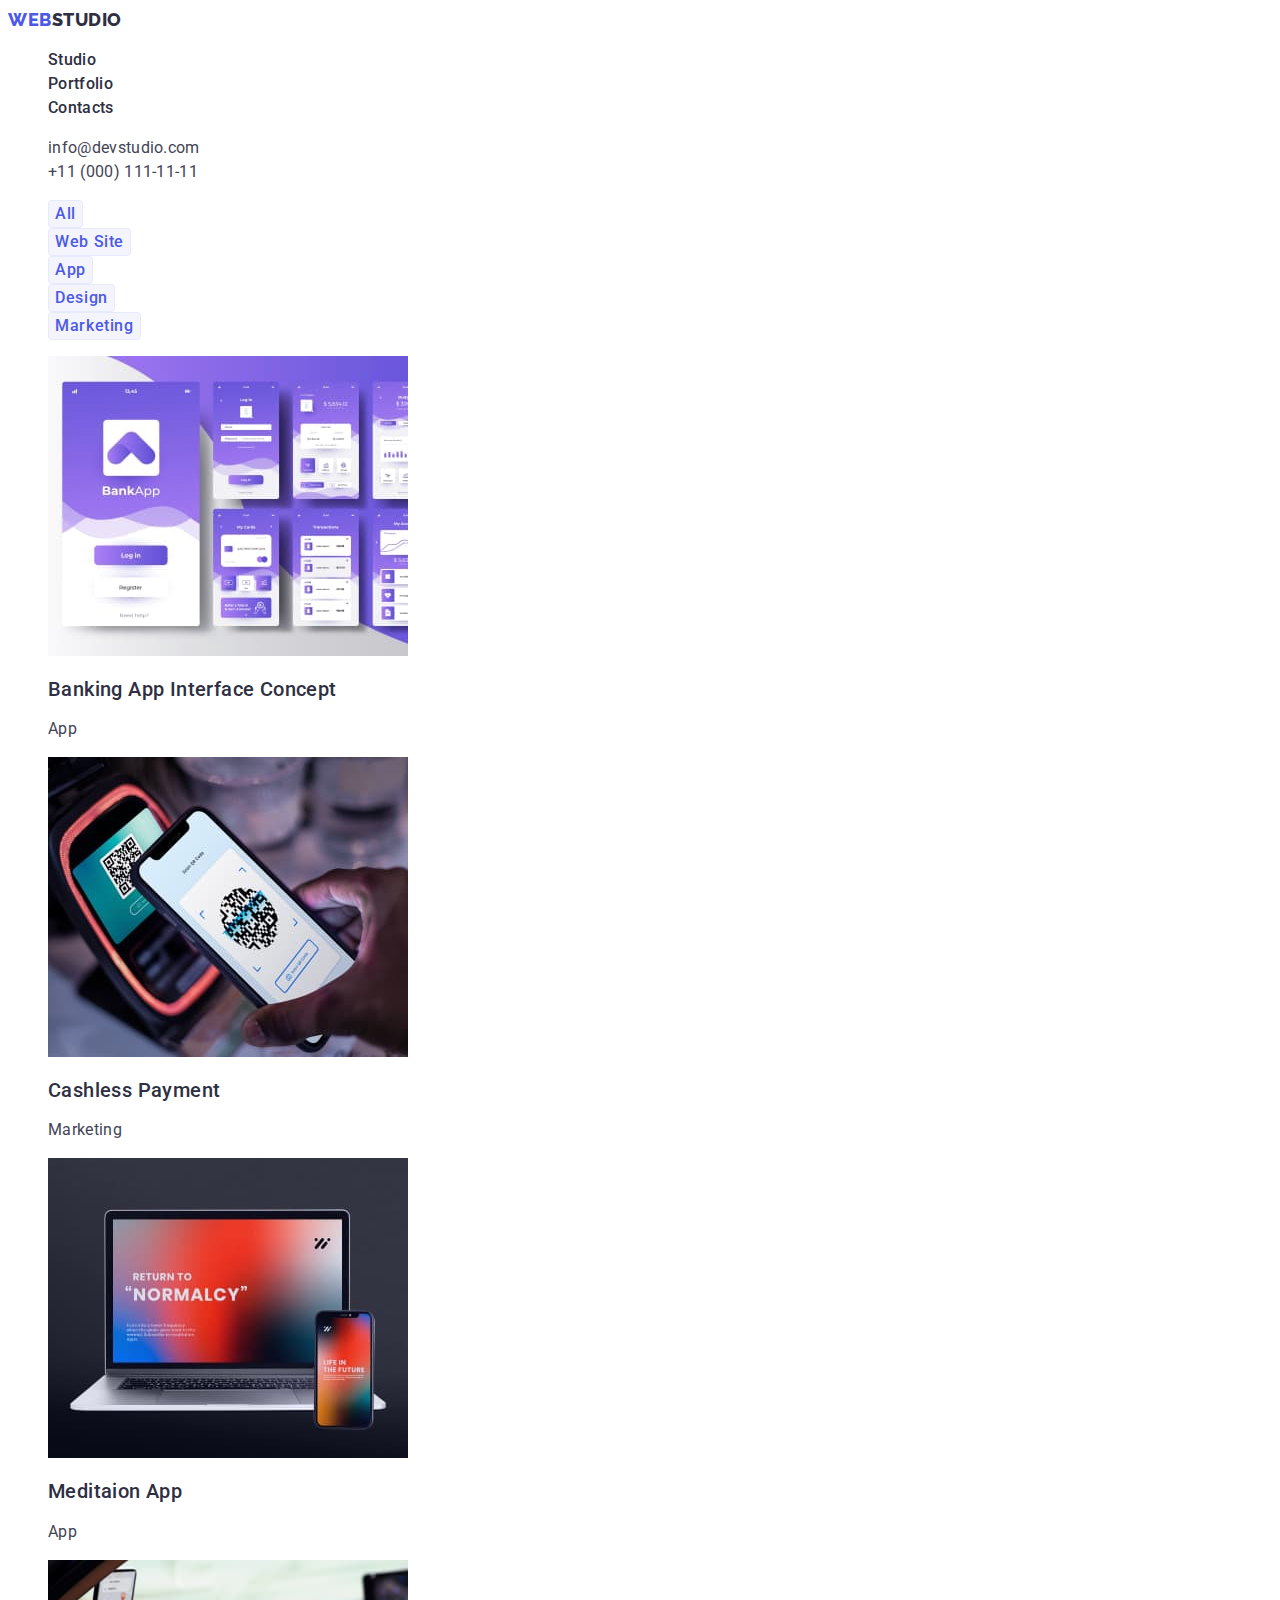
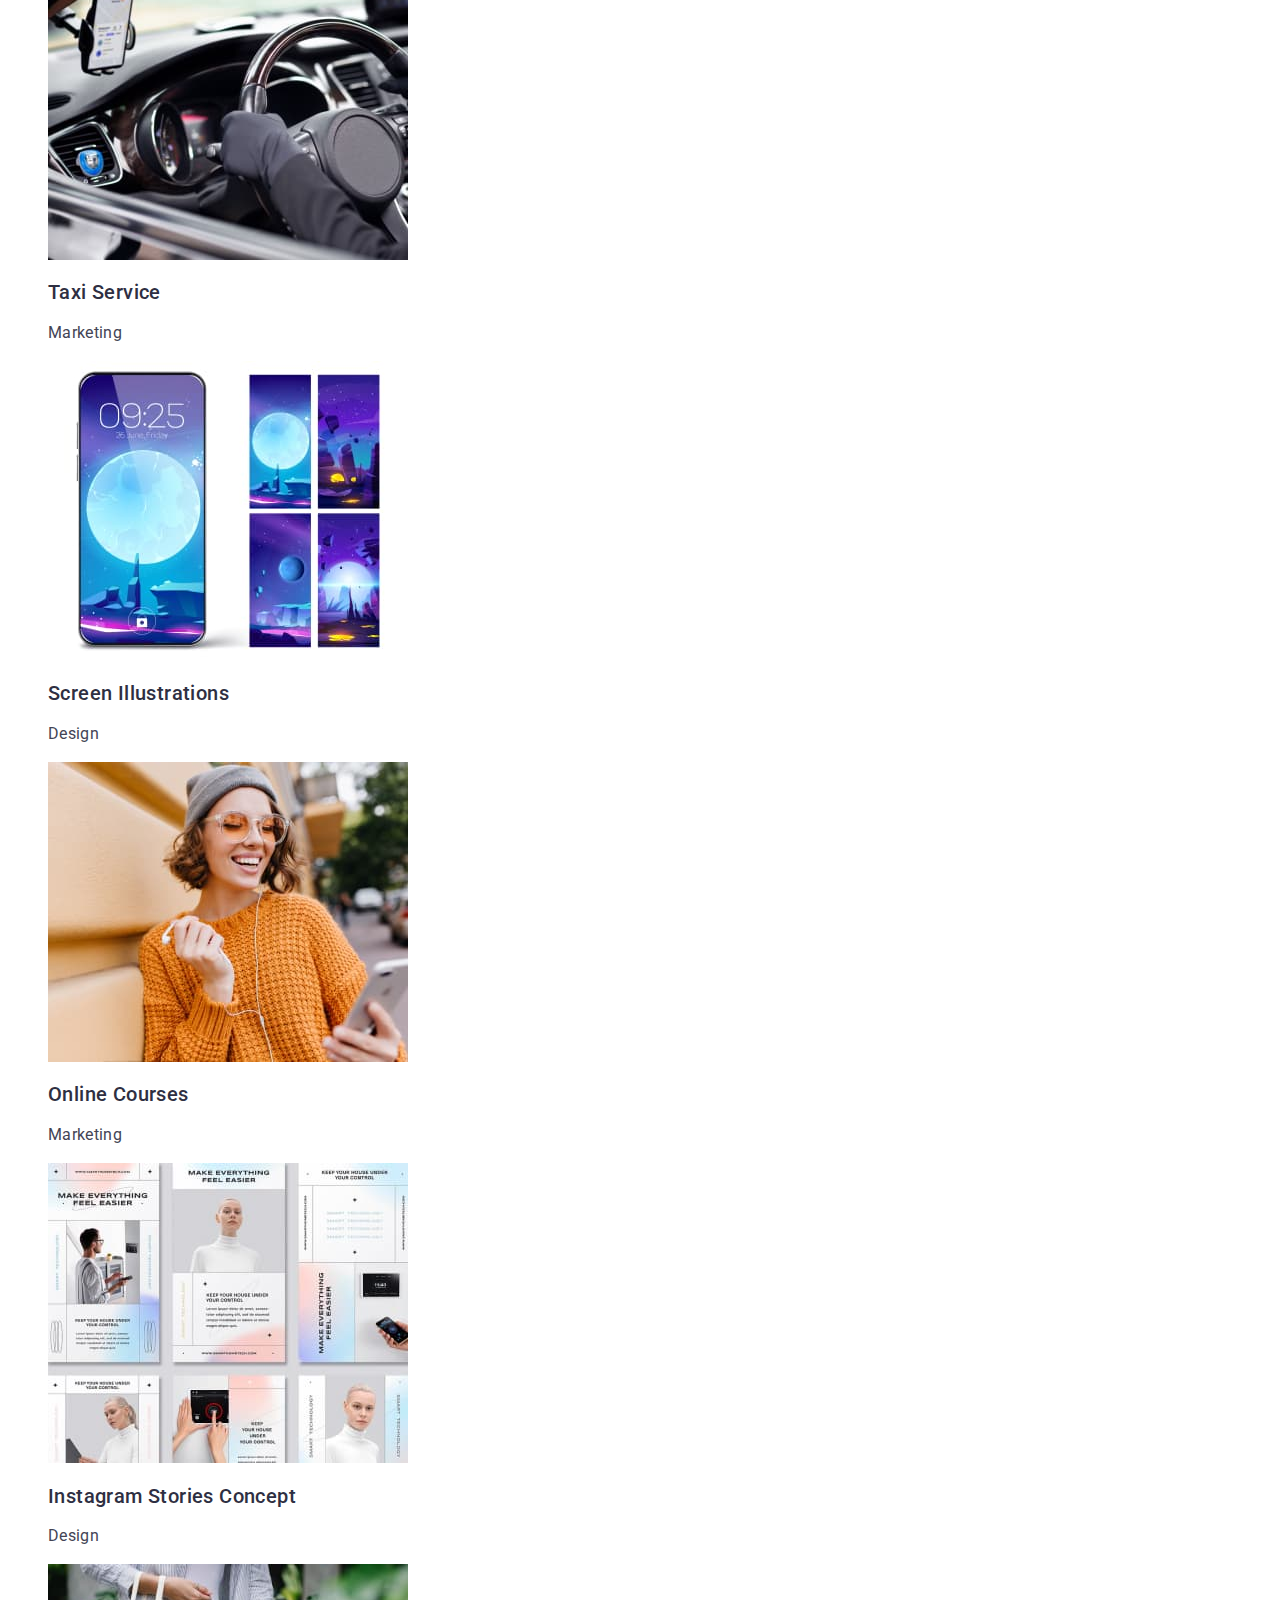
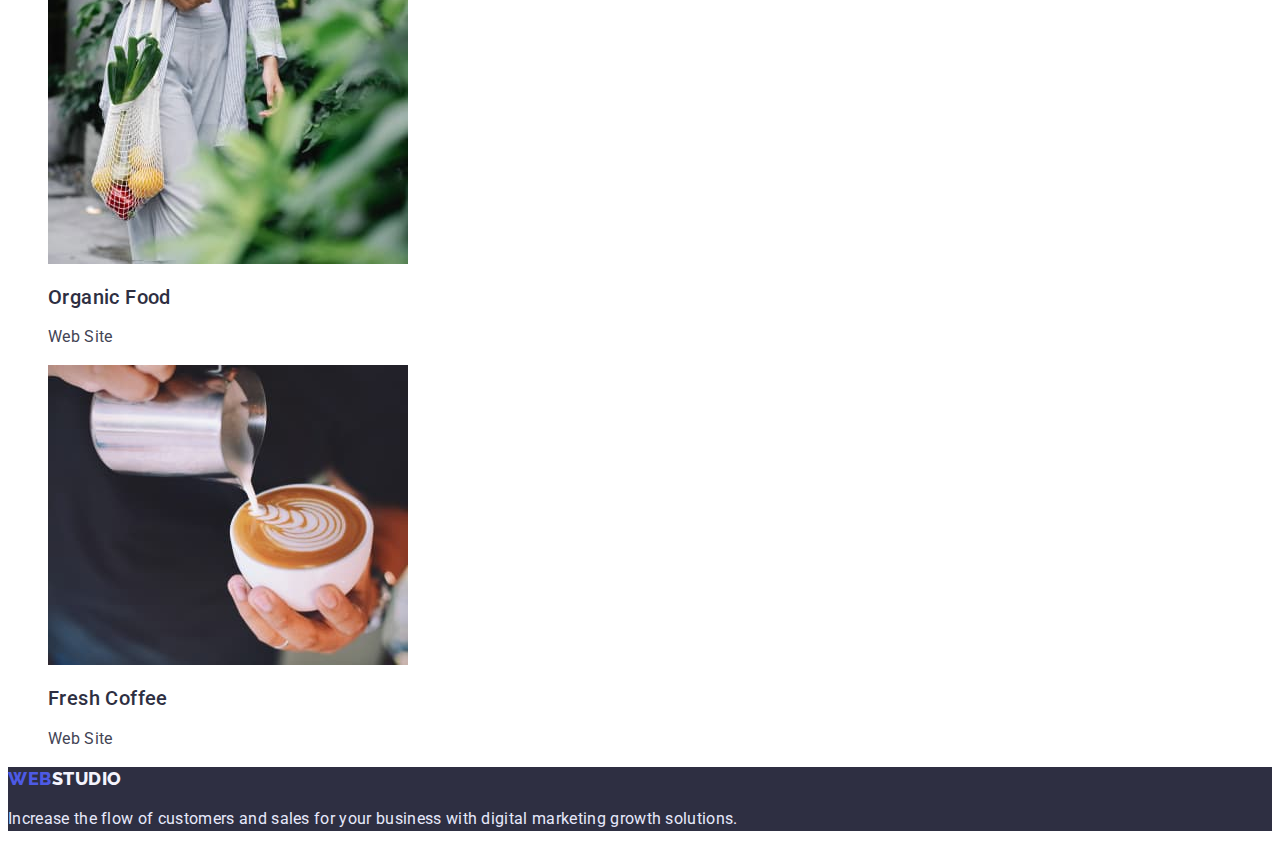
==== commit 44a933f5: "Revert "Changes"" ====
--- a/portfolio.html
+++ b/portfolio.html
@@ -17,213 +17,189 @@
 
   <body>
     <header class="header">
-      <div class="container header-container">
-        <nav class="nav">
-          <a class="logo logo-size list link" href="./index.html"
-            >WEB<span class="nav-logo list link">STUDIO</span></a
+      <nav class="nav">
+        <a href="./index.html" class="logo list link"
+          >WEB<span class="nav-logo list link">STUDIO</span></a
+        >
+        <ul class="nav-list list">
+          <li class="nav-item">
+            <a href="./index.html" class="nav-link link current">Studio</a>
+          </li>
+          <li class="nav-item list">
+            <a href="./portfolio.html" class="nav-link link">Portfolio</a>
+          </li>
+          <li class="nav-item list">
+            <a href="#" class="nav-link link">Contacts</a>
+          </li>
+        </ul>
+      </nav>
+
+      <ul class="header-list list link">
+        <li class="header-email">
+          <a
+            href="mailto:info@devstudio.com"
+            class="header-link-email link list"
+            >info@devstudio.com</a
           >
-          <ul class="nav-list list nav-style">
-            <li class="nav-item">
-              <a href="./index.html" class="nav-link link nav-style">Studio</a>
-            </li>
-            <li class="nav-item list">
-              <a href="./portfolio.html" class="nav-link link">Portfolio</a>
-            </li>
-            <li class="nav-item list">
-              <a href="#" class="nav-link link">Contacts</a>
-            </li>
-          </ul>
-        </nav>
-        <ul class="header-list list link">
-          <li class="header-email">
-            <a
-              href="mailto:info@devstudio.com"
-              class="header-link-email link list"
-              >info@devstudio.com</a
-            >
-          </li>
-          <li class="header-tel">
-            <a href="tel:+110001111111" class="header-link-tel link list"
-              >+11 (000) 111-11-11</a
-            >
-          </li>
-        </ul>
-      </div>
+        </li>
+        <li class="header-tel">
+          <a href="tel:+110001111111" class="header-link-tel link list"
+            >+11 (000) 111-11-11</a
+          >
+        </li>
+      </ul>
     </header>
+
     <main class="portfolio">
       <section class="section-portfolio">
-        <div class="container btn-container">
-          <h1 class="secret-name">Portfolio</h1>
-          <ul class="list-btn list">
-            <li class="item-btn">
-              <button type="button" class="portfolio-btn active">All</button>
-            </li>
-            <li class="item-btn">
-              <button type="button" class="portfolio-btn">Web Site</button>
-            </li>
-            <li class="item-btn">
-              <button type="button" class="portfolio-btn">App</button>
-            </li>
-            <li class="item-btn">
-              <button type="button" class="portfolio-btn">Design</button>
-            </li>
-            <li class="item-btn">
-              <button type="button" class="portfolio-btn">Marketing</button>
-            </li>
-          </ul>
-        </div>
-
-        <div class="container card-container">
-          <ul class="portfolio-list list card list">
-            <li class="portfolio-item">
-              <a href="#" class="portfolio-link link">
-                <img
-                  src="./img/imgpage2/img-1.jpg"
-                  alt="Banking App Interface Concept"
-                  width="360"
-                  height="300"
-                />
-                <div class="text-block">
-                  <h2 class="portfolio-title">Banking App Interface Concept</h2>
-                  <p class="text">App</p>
-                </div>
-              </a>
-            </li>
-
-            <li class="portfolio-item">
-              <a href="#" class="portfolio-link link">
-                <img
-                  src="./img/imgpage2/img-2.jpg"
-                  alt="Cashless Payment"
-                  width="360"
-                  height="300"
-                />
-                <div class="text-block">
-                  <h2 class="portfolio-title">Cashless Payment</h2>
-                  <p class="text">Marketing</p>
-                </div>
-              </a>
-            </li>
-
-            <li class="portfolio-item">
-              <a href="#" class="portfolio-link link">
-                <img
-                  src="./img/imgpage2/img-3.jpg"
-                  alt="Meditaion App"
-                  width="360"
-                  height="300"
-                />
-                <div class="text-block">
-                  <h2 class="portfolio-title">Meditaion App</h2>
-                  <p class="text">App</p>
-                </div>
-              </a>
-            </li>
-
-            <li class="portfolio-item">
-              <a href="#" class="portfolio-link link">
-                <img
-                  src="./img/imgpage2/img-4.jpg"
-                  alt="Taxi Service"
-                  width="360"
-                  height="300"
-                />
-                <div class="text-block">
-                  <h2 class="portfolio-title">Taxi Service</h2>
-                  <p class="text">Marketing</p>
-                </div>
-              </a>
-            </li>
-
-            <li class="portfolio-item">
-              <a href="#" class="portfolio-link link">
-                <img
-                  src="./img/imgpage2/img-5.jpg"
-                  alt="Screen Illustrations"
-                  width="360"
-                  height="300"
-                />
-                <div class="text-block">
-                  <h2 class="portfolio-title">Screen Illustrations</h2>
-                  <p class="text">Design</p>
-                </div>
-              </a>
-            </li>
-
-            <li class="portfolio-item">
-              <a href="#" class="portfolil-link link">
-                <img
-                  src="./img/imgpage2/img-6.jpg"
-                  alt="Online Courses"
-                  width="360"
-                  height="300"
-                />
-                <div class="text-block">
-                  <h2 class="portfolio-title">Online Courses</h2>
-                  <p class="text">Marketing</p>
-                </div>
-              </a>
-            </li>
-
-            <li class="portfolio-item">
-              <a href="#" class="portfolil-link link">
-                <img
-                  src="./img/imgpage2/img-7.jpg"
-                  alt="Instagram Stories Concept"
-                  width="360"
-                  height="300"
-                />
-                <div class="text-block">
-                  <h2 class="portfolio-title">Instagram Stories Concept</h2>
-                  <p class="text">Design</p>
-                </div>
-              </a>
-            </li>
-
-            <li class="portfolio-item">
-              <a href="#" class="portfolil-link link">
-                <img
-                  src="./img/imgpage2/img-8.jpg"
-                  alt="Organic Food"
-                  width="360"
-                  height="300"
-                />
-                <div class="text-block">
-                  <h2 class="portfolio-title">Organic Food</h2>
-                  <p class="text">Web Site</p>
-                </div>
-              </a>
-            </li>
-
-            <li class="portfolio-item">
-              <a href="#" class="portfolil-link link">
-                <img
-                  src="./img/imgpage2/img-9.jpg"
-                  alt="Fresh Coffee"
-                  width="360"
-                  height="300"
-                />
-                <div class="text-block">
-                  <h2 class="portfolio-title">Fresh Coffee</h2>
-                  <p class="text">Web Site</p>
-                </div>
-              </a>
-            </li>
-          </ul>
-        </div>
+        <h1 class="secret-name">Portfolio</h1>
+        <ul class="list-btn list">
+          <li class="item-btn">
+            <button type="button" class="portfolio-btn active">All</button>
+          </li>
+          <li class="item-btn">
+            <button type="button" class="portfolio-btn">Web Site</button>
+          </li>
+          <li class="item-btn">
+            <button type="button" class="portfolio-btn">App</button>
+          </li>
+          <li class="item-btn">
+            <button type="button" class="portfolio-btn">Design</button>
+          </li>
+          <li class="item-btn">
+            <button type="button" class="portfolio-btn">Marketing</button>
+          </li>
+        </ul>
+
+        <ul class="portfolio-list list">
+          <li class="portfolio-item">
+            <a href="#" class="portfolio-link link">
+              <img
+                src="./img/imgpage2/img-1.jpg"
+                alt="Banking App Interface Concept"
+                width="360"
+                height="300"
+              />
+              <h2 class="portfolio-title">Banking App Interface Concept</h2>
+              <p class="text">App</p>
+            </a>
+          </li>
+
+          <li class="portfolio-item">
+            <a href="#" class="portfolio-link link">
+              <img
+                src="./img/imgpage2/img-2.jpg"
+                alt="Cashless Payment"
+                width="360"
+                height="300"
+              />
+              <h2 class="portfolio-title">Cashless Payment</h2>
+              <p class="text">Marketing</p>
+            </a>
+          </li>
+
+          <li>
+            <a href="#" class="portfolio-link link">
+              <img
+                src="./img/imgpage2/img-3.jpg"
+                alt="Meditaion App"
+                width="360"
+                height="300"
+              />
+              <h2 class="portfolio-title">Meditaion App</h2>
+              <p class="text">App</p>
+            </a>
+          </li>
+
+          <li class="portfolio-item">
+            <a href="#" class="portfolio-link link">
+              <img
+                src="./img/imgpage2/img-4.jpg"
+                alt="Taxi Service"
+                width="360"
+                height="300"
+              />
+              <h2 class="portfolio-title">Taxi Service</h2>
+              <p class="text">Marketing</p>
+            </a>
+          </li>
+
+          <li class="portfolio-item">
+            <a href="#" class="portfolio-link link">
+              <img
+                src="./img/imgpage2/img-5.jpg"
+                alt="Screen Illustrations"
+                width="360"
+                height="300"
+              />
+              <h2 class="portfolio-title">Screen Illustrations</h2>
+              <p class="text">Design</p>
+            </a>
+          </li>
+
+          <li class="portfolio-item">
+            <a href="#" class="portfolil-link link">
+              <img
+                src="./img/imgpage2/img-6.jpg"
+                alt="Online Courses"
+                width="360"
+                height="300"
+              />
+              <h2 class="portfolio-title">Online Courses</h2>
+              <p class="text">Marketing</p>
+            </a>
+          </li>
+
+          <li class="portfolio-item">
+            <a href="#" class="portfolil-link link">
+              <img
+                src="./img/imgpage2/img-7.jpg"
+                alt="Instagram Stories Concept"
+                width="360"
+                height="300"
+              />
+              <h2 class="portfolio-title">Instagram Stories Concept</h2>
+              <p class="text">Design</p>
+            </a>
+          </li>
+
+          <li class="portfolio-item">
+            <a href="#" class="portfolil-link link">
+              <img
+                src="./img/imgpage2/img-8.jpg"
+                alt="Organic Food"
+                width="360"
+                height="300"
+              />
+              <h2 class="portfolio-title">Organic Food</h2>
+              <p class="text">Web Site</p>
+            </a>
+          </li>
+
+          <li class="portfolio-item">
+            <a href="#" class="portfolil-link link">
+              <img
+                src="./img/imgpage2/img-9.jpg"
+                alt="Fresh Coffee"
+                width="360"
+                height="300"
+              />
+              <h2 class="portfolio-title">Fresh Coffee</h2>
+              <p class="text">Web Site</p>
+            </a>
+          </li>
+        </ul>
       </section>
     </main>
 
     <footer class="footer">
-      <div class="container foorter-content">
-        <a href="./index.html" class="logo logo-link list link"
-          >WEB<span class="footer-logo list link">STUDIO</span></a
-        >
-        <p class="footer-article">
-          Increase the flow of customers and sales for your business with
-          digital marketing growth solutions.
-        </p>
-      </div>
+      <a href="./index.html" class="logo list link"
+        >WEB<span class="footer-logo list link">STUDIO</span></a
+      >
+      <p class="footer-article">
+        Increase the flow of customers and sales for your business with digital
+        marketing growth solutions.
+      </p>
     </footer>
   </body>
 </html>
--- a/css/styles.css
+++ b/css/styles.css
@@ -11,31 +11,6 @@
   --normal-btn-bcg-color: #4d5ae5;
   --portfolio-btn-bcg-color: #f4f4fd;
   --section-bcg-color: #2e2f42;
-  --img-column-gap: 24px;
-  --img-row-gap: 48px;
-  --card-border: 1px solid #e7e9fc;
-}
-h1,
-h2,
-h3,
-h4,
-p {
-  margin-top: 0;
-  margin-bottom: 0;
-}
-
-ul,
-ol {
-  margin-top: 0;
-  margin-bottom: 0;
-  padding-left: 0;
-}
-
-img {
-  display: block;
-}
-button {
-  cursor: pointer;
 }
 
 body {
@@ -45,13 +20,7 @@
   color: var(--main-color);
   background-color: var(--wight-color);
 }
-.container {
-  width: 1158px;
-  margin-right: auto;
-  margin-left: auto;
-  padding-left: 15px;
-  padding-right: 15px;
-}
+
 .list {
   list-style: none;
 }
@@ -60,45 +29,17 @@
 }
 
 /* ------HEADER------ */
-.header-container {
-  display: flex;
-  align-items: center;
-}
-.nav {
-  display: flex;
-  align-items: center;
-}
-.nav-list {
-  display: flex;
-  align-items: center;
-  gap: 40px;
-}
-.header-list {
-  color: var(--main-color);
-  display: flex;
-  align-items: center;
-  margin-left: auto;
-  gap: 40px;
-}
-.wrap-heder-list {
-  display: flex;
-  justify-content: space-between;
-}
+
 .logo {
   font-family: 'Raleway', sans-serif;
   font-style: normal;
   font-weight: 800;
   font-size: 18px;
   line-height: 1.33;
+  display: flex;
+  align-items: center;
   letter-spacing: 0.03em;
   text-transform: uppercase;
-}
-.logo-size {
-  align-items: center;
-  display: flex;
-  margin-right: 76px;
-  padding-top: 24px;
-  padding-bottom: 24px;
 }
 .header {
   font-weight: 700;
@@ -125,6 +66,9 @@
   letter-spacing: 0.02em;
   color: var(--main-color);
 }
+.header-list {
+  color: var(--main-color);
+}
 
 .header-link-email {
   font-weight: 400;
@@ -157,9 +101,6 @@
 /* ========= HERO========== */
 .hero {
   background: var(--section-bcg-color);
-}
-.hero-container {
-  padding: 188px 474px;
 }
 .hero-title {
   font-weight: 700;
@@ -168,10 +109,6 @@
   text-align: center;
   letter-spacing: 0.02em;
   color: var(--wight-color);
-  margin-bottom: 48px;
-  text-align: center;
-  margin-bottom: 48px;
-  max-width: 494px;
 }
 .hero-btn {
   font-family: inherit;
@@ -183,13 +120,9 @@
   align-items: center;
   letter-spacing: 0.04em;
   color: var(--wight-color);
-  min-width: 169px;
-  display: inline-block;
   background: var(--normal-btn-bcg-color);
   box-shadow: 0px 4px 4px rgba(0, 0, 0, 0.15);
   border-radius: 4px;
-  border: 1px solid transparent;
-  padding: 16px 32px;
 }
 .hero-btn:hover,
 .hero-btn:focus {
@@ -197,27 +130,19 @@
 }
 
 /* ======Section 2 Our advantages====*/
-.studio-container {
-  padding: 120px 156px;
-}
-
-.advanteg-text {
-  min-width: 264px;
-}
-
+.section {
+}
+.secret-name {
+}
 .section-list {
-  display: flex;
-  gap: 24px;
 }
 .section-item {
-  calc: ((100%-72px)/4);
 }
 .title {
   font-weight: 500;
   font-size: 20px;
   line-height: 1.2;
   letter-spacing: 0.02em;
-  margin-bottom: 8px;
 }
 .text {
   font-weight: 400;
@@ -228,9 +153,6 @@
 }
 
 /* ------Section 3 What are we doing======= */
-.work-container {
-  padding: 0px 156px 120px;
-}
 .section-title {
   font-weight: 700;
   font-size: 36px;
@@ -238,11 +160,12 @@
   text-align: center;
   letter-spacing: 0.02em;
   text-transform: capitalize;
-  margin-bottom: 72px;
 }
 .work-list {
-  display: flex;
-  gap: 24px;
+}
+.work-item {
+}
+.work-img {
 }
 
 /* ======Our TEAM======= */
@@ -250,20 +173,18 @@
   background: var(--portfolio-btn-bcg-color);
 }
 
-.text-block {
-  padding: 32px 16px;
-  text-align: center;
+.team-list {
 }
 .team-item {
-  box-shadow: 0px 1px 6px rgba(46, 47, 66, 0.08),
-    0px 1px 1px rgba(46, 47, 66, 0.16), 0px 2px 1px rgba(46, 47, 66, 0.08);
-  border-radius: 0px 0px 4px 4px;
-  calc: ((100%-72px)/4);
-}
-.team-list {
-  display: flex;
-  gap: 24px;
-}
+}
+.team-img {
+}
+/* .title {
+  font-weight: 500;
+  font-size: 20px;
+  line-height: 1.2;
+  letter-spacing: 0.02em;
+} */
 
 /* ======FOOTER=========== */
 .footer {
@@ -279,15 +200,8 @@
   letter-spacing: 0.02em;
   color: #e7e9fc;
 }
-.foorter-content {
-  padding-top: 100px;
-  padding-bottom: 100px;
-  padding-left: 156px;
-  max-width: 264px;
-  align-items: start;
-}
-
-/* ---===========--PORTFOLIO-============--- */
+
+/* -----PORTFOLIO---- */
 .secret-name {
   position: absolute;
   width: 1px;
@@ -298,76 +212,71 @@
   border: 0;
   clip: rect(0 0 0 0);
 }
-
-.portfolio-btn:hover,
-.portfolio-btn:focus {
+/* .active {
   color: var(--wight-color);
   background: var(--active-btn-bcg-color);
   border: 1px;
   box-shadow: 0px 3px 1px rgba(0, 0, 0, 0.1), 0px 2px 1px rgba(0, 0, 0, 0.08),
     0px 2px 2px rgba(0, 0, 0, 0.12);
   border-radius: 4px;
-}
-/* ==============PORTFOLIO BTN===========- */
-.btn-container {
-  display: flex;
-  margin-top: 96px;
-  margin-bottom: 72px;
-}
-.section-portfolio > .container {
+} */
+.portfolio-btn:hover,
+.portfolio-btn:focus {
+  color: var(--wight-color);
+  background: var(--active-btn-bcg-color);
+  border: 1px;
+  box-shadow: 0px 3px 1px rgba(0, 0, 0, 0.1), 0px 2px 1px rgba(0, 0, 0, 0.08),
+    0px 2px 2px rgba(0, 0, 0, 0.12);
+  border-radius: 4px;
+}
+.portfolio {
+}
+.section-portfolio {
+}
+.secret-name {
+}
+.list-btn {
+}
+.list {
+}
+.item-btn {
+}
+.portfolio-btn {
+  font-family: inherit;
+  font-style: normal;
+  font-weight: 500;
+  font-size: 16px;
+  line-height: 1.5;
   display: flex;
   align-items: center;
-}
-.list-btn {
-  display: flex;
-  gap: 24px;
-  align-items: center;
-  margin-left: auto;
-  margin-right: auto;
-}
-
-.portfolio-btn {
-  font-family: inherit;
-  font-style: normal;
-  font-weight: 500;
-  font-size: 16px;
-  line-height: 1.5;
+  text-align: center;
   letter-spacing: 0.04em;
-  color: var(--accent-text-color);
-  background-color: var(--portfolio-btn-bcg-color);
-
-  display: inline-block;
-  align-items: center;
-  text-align: center;
+  color: #4d5ae5;
+  background-color: #f4f4fd;
   border: 1px solid #e7e9fc;
   border-radius: 4px;
-  padding: 12px 24px;
-}
-/* ============= PORTFOLIO CARD======= */
-
-.card-container {
-  display: flex;
-  margin-bottom: 120px;
 }
 .portfolio-list {
-  display: flex;
-  flex-wrap: wrap;
-  column-gap: var(--img-column-gap);
-  row-gap: var(--img-row-gap);
+}
+.link {
 }
 .portfolio-item {
-  background: #ffffff;
-  border: 1px solid #e7e9fc;
-  calc: ((100%-48px)/3);
-}
-
+}
+.portfolil-link {
+}
 .portfolio-title {
   font-family: 'Roboto';
   font-style: normal;
   font-weight: 500;
   font-size: 20px;
   line-height: 1.2;
-  letter-spacing: 0.02em;
-  color: var(--main-color);
-  margin-bottom: 8px;
-}
+  /* identical to box height, or 120% */
+
+  letter-spacing: 0.02em;
+
+  /* NAVY BLUE */
+
+  color: var(--main-color);
+}
+.portfolio-text {
+}
